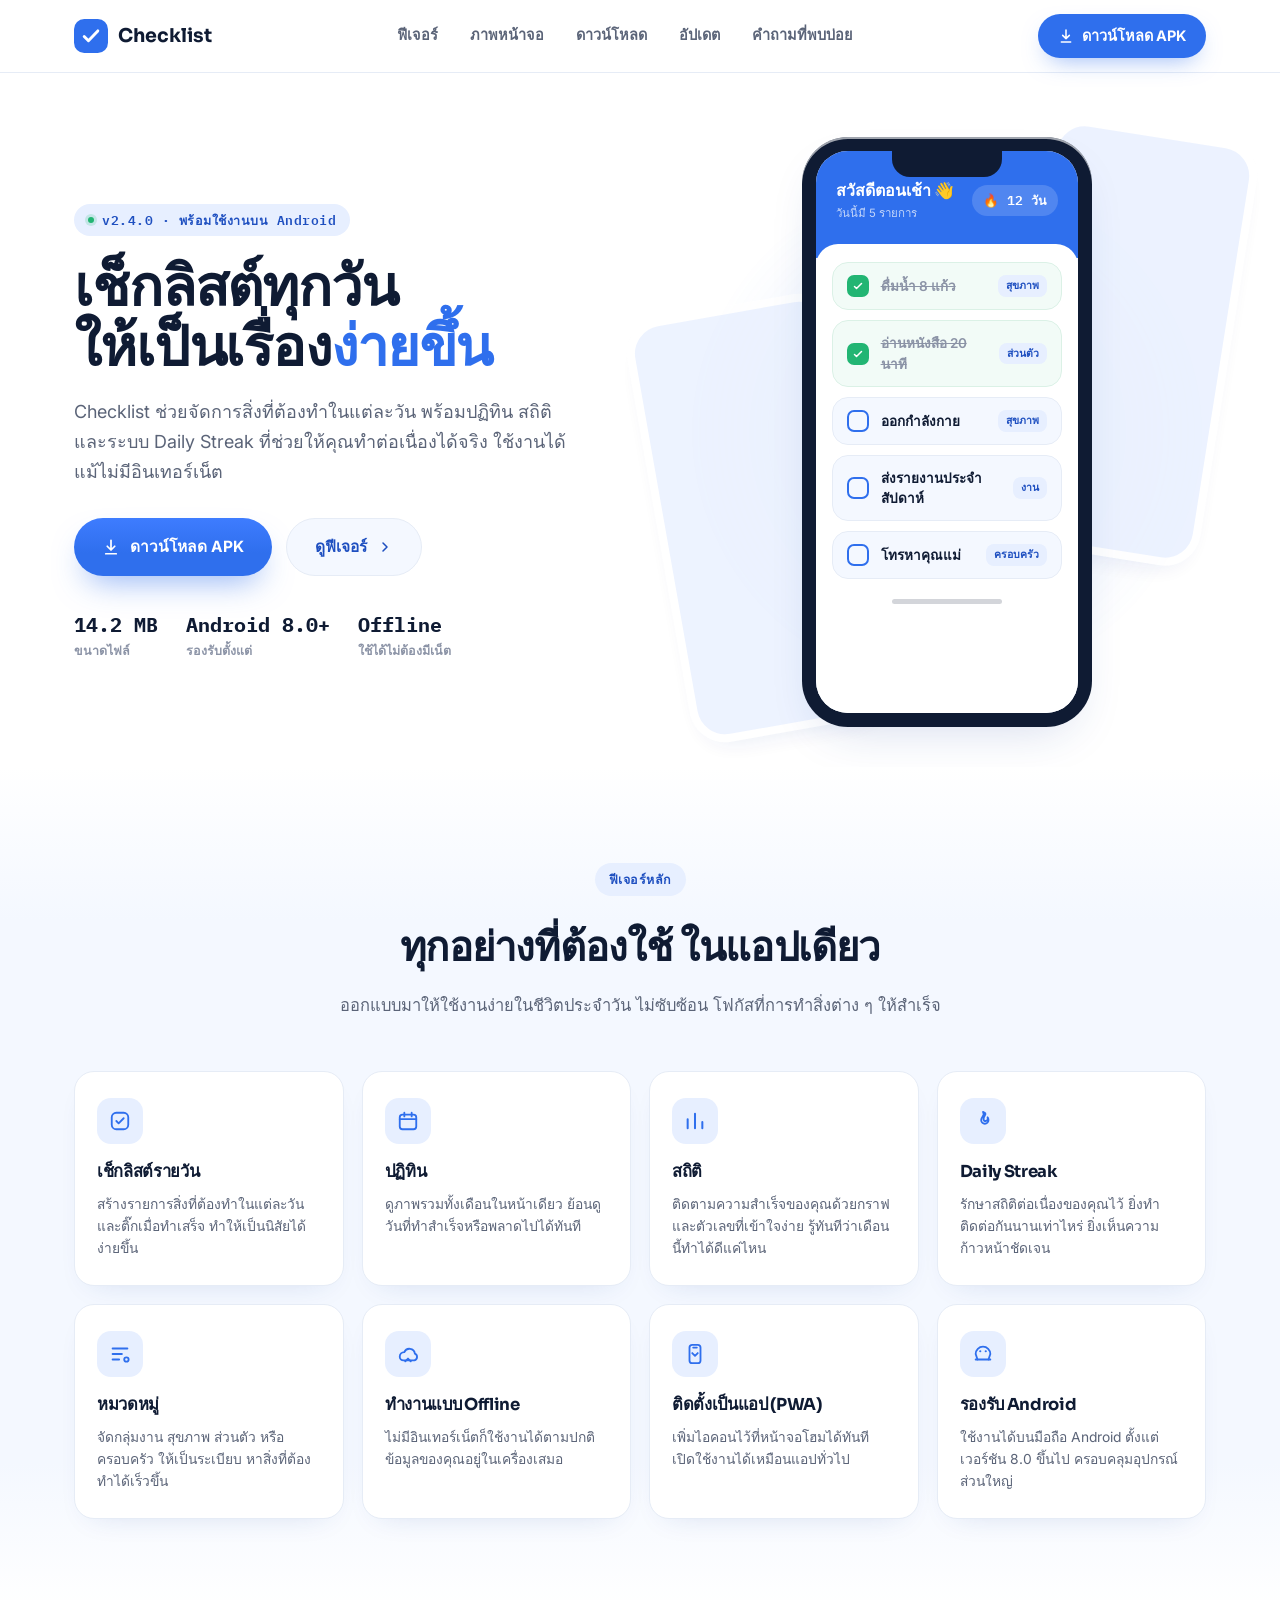
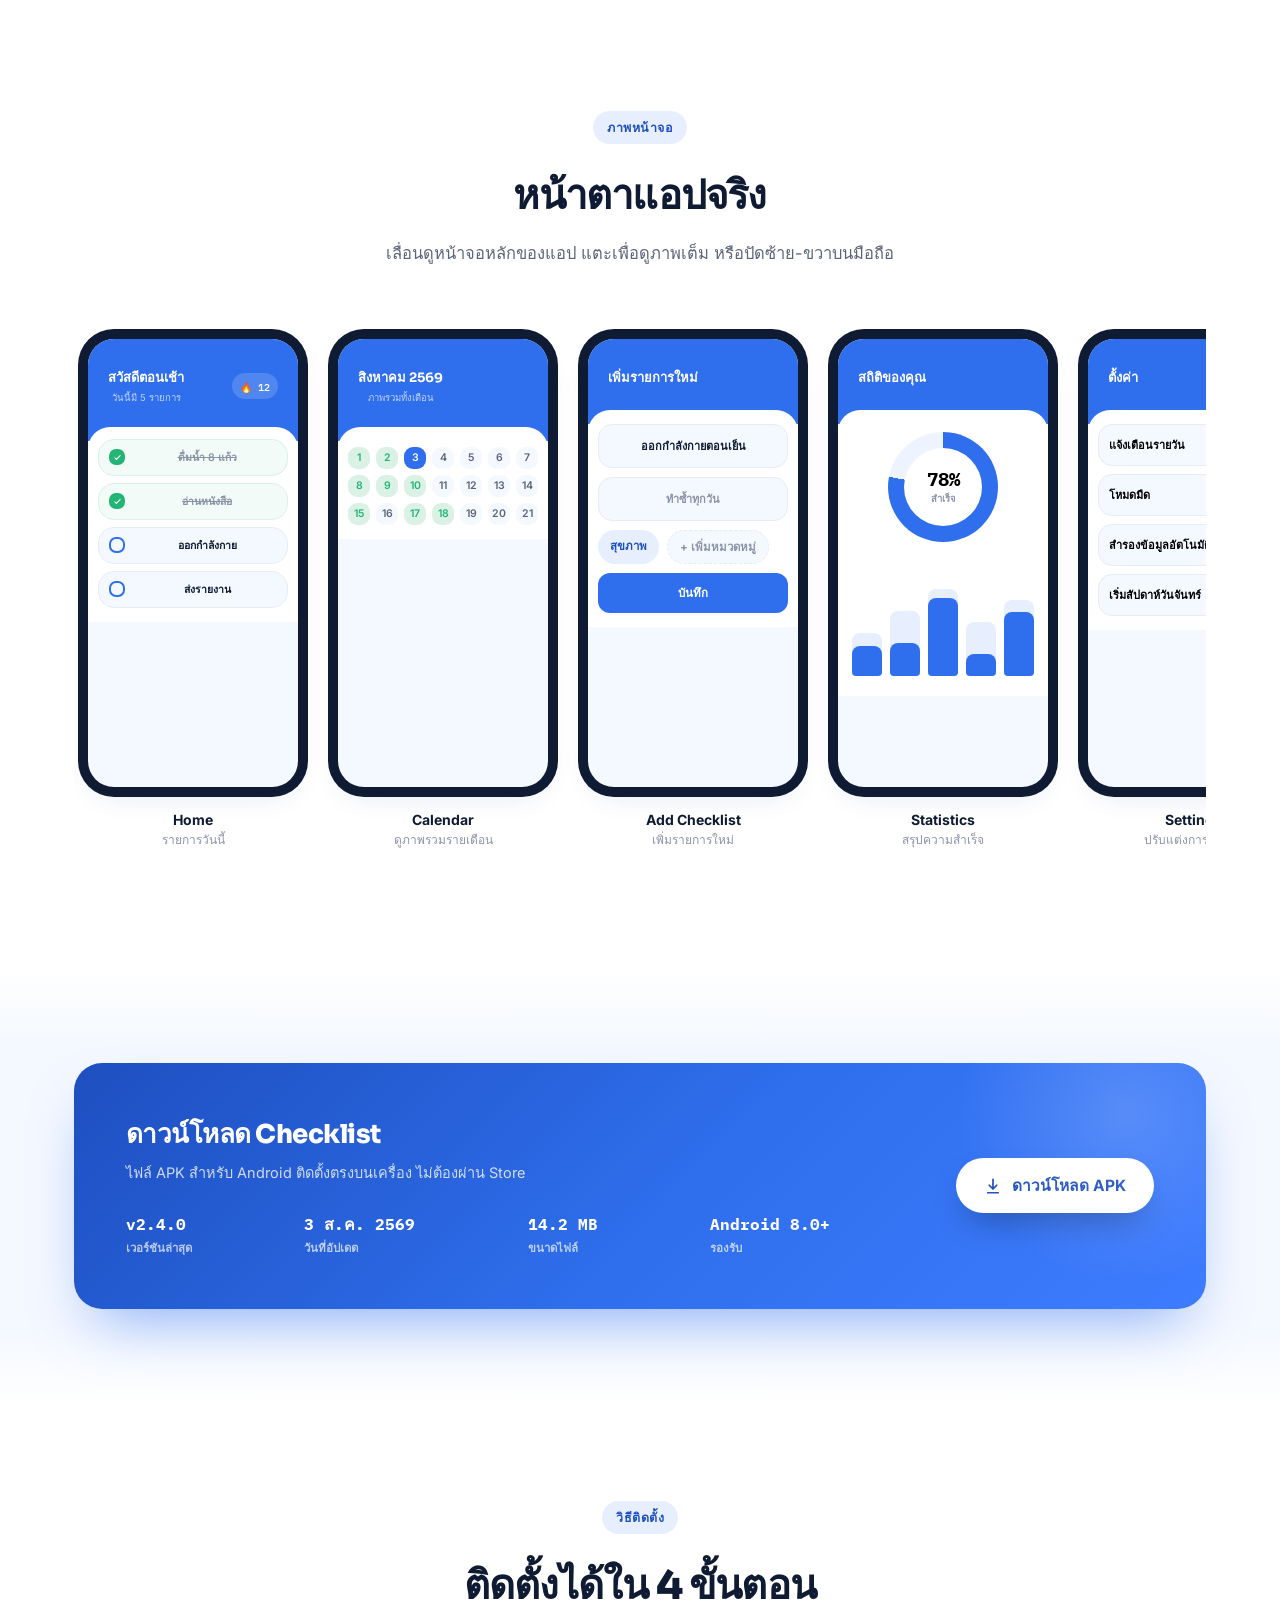
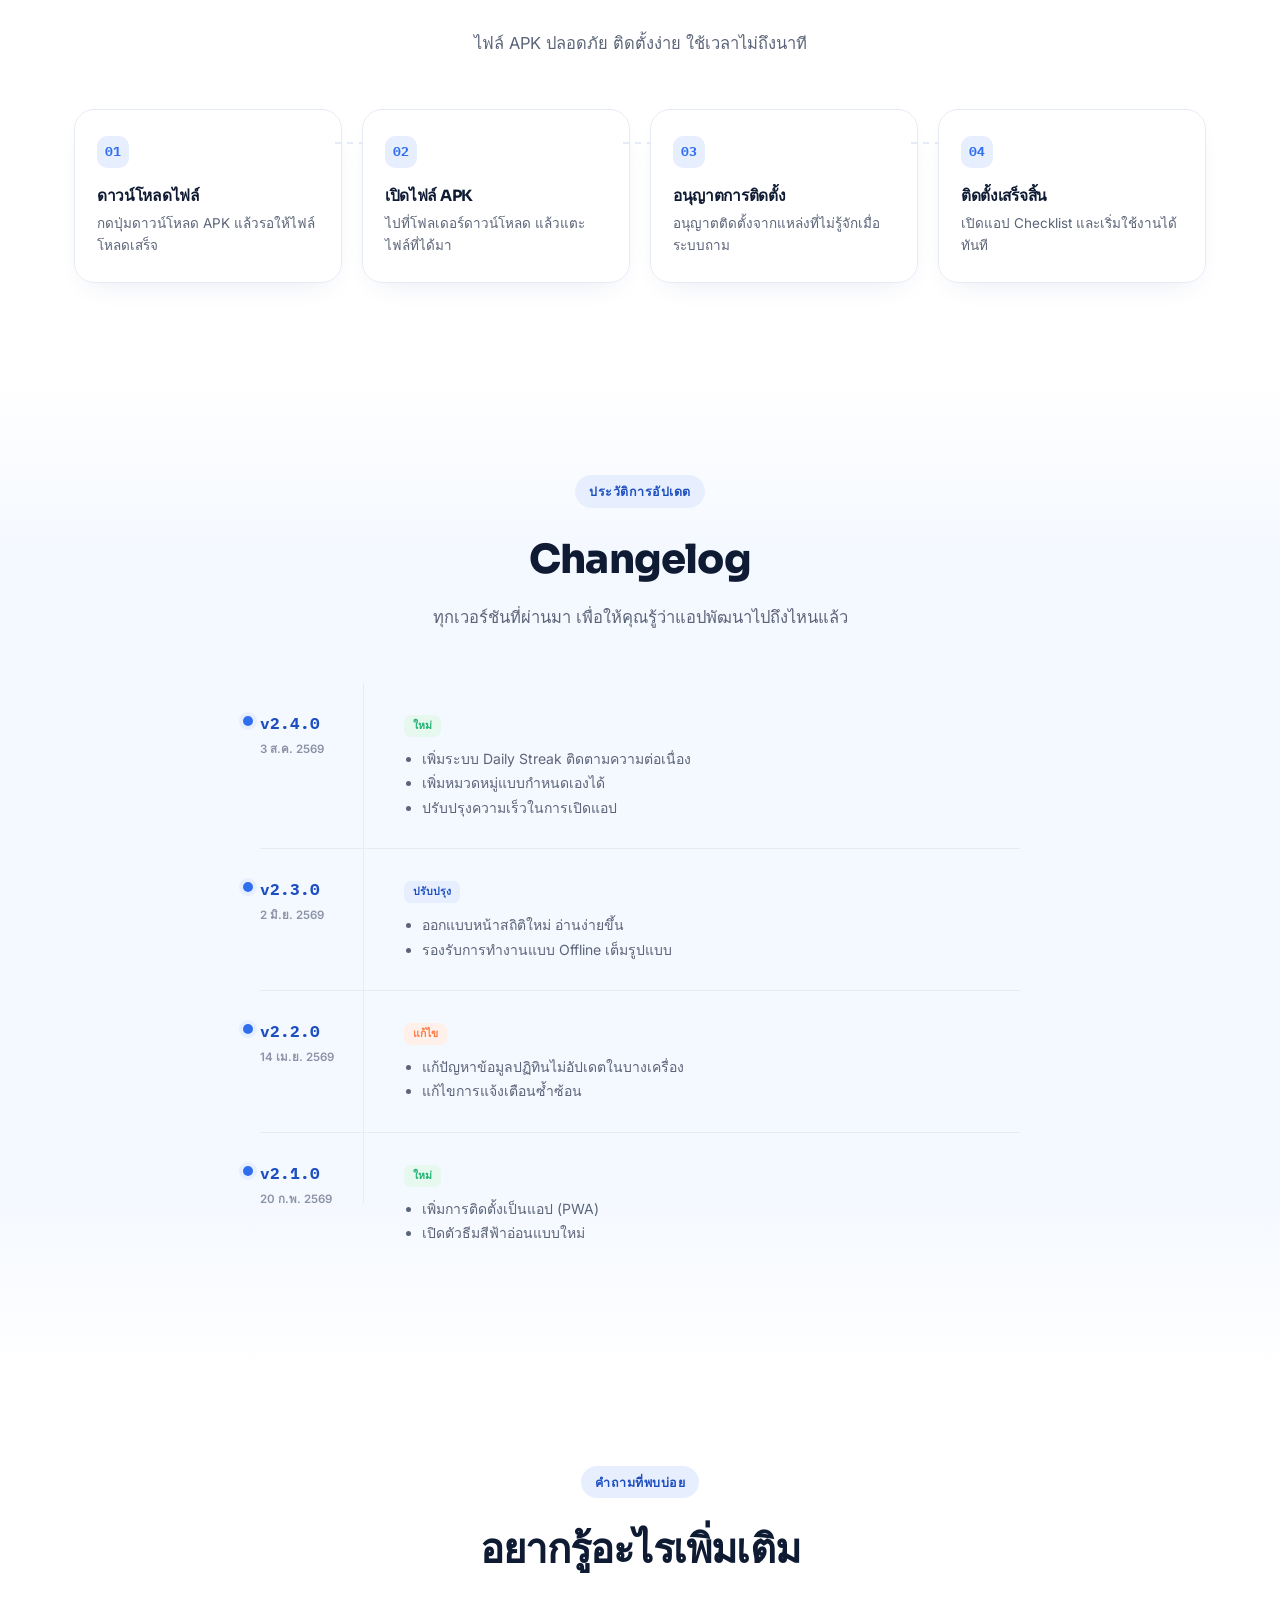
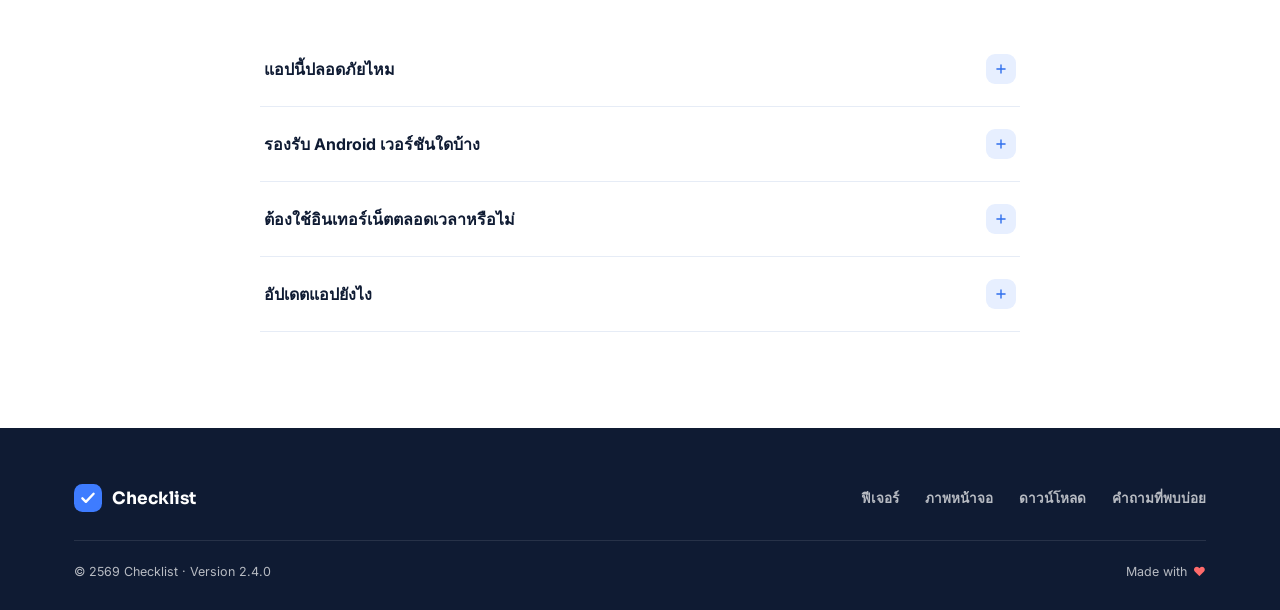
==== index.html @ 5f3ba7cc "Add files via upload" ====
<!DOCTYPE html>
<html lang="th">
<head>
<meta charset="UTF-8">
<meta name="viewport" content="width=device-width, initial-scale=1, viewport-fit=cover">
<title>Checklist — เช็กลิสต์ทุกวัน ให้เป็นเรื่องง่าย</title>
<meta name="description" content="Checklist แอปจัดการเช็กลิสต์ประจำวัน พร้อมปฏิทิน สถิติ และ Daily Streak ใช้งานได้แบบ Offline ดาวน์โหลด APK ฟรี">
<meta name="theme-color" content="#2F6FED">
<link rel="preconnect" href="https://fonts.googleapis.com">
<link rel="preconnect" href="https://fonts.gstatic.com" crossorigin>
<link href="https://fonts.googleapis.com/css2?family=Sora:wght@500;600;700;800&family=Inter:wght@400;500;600;700&family=IBM+Plex+Mono:wght@500;600&display=swap" rel="stylesheet">
<style>
  :root{
    --bg:#ffffff;
    --bg-soft:#F4F8FF;
    --bg-soft-2:#EDF4FF;
    --primary:#2F6FED;
    --primary-dark:#1E4FC0;
    --primary-soft:#E7EFFF;
    --ink:#0F1B33;
    --ink-soft:#5B6478;
    --ink-faint:#8B93A6;
    --line:#E6ECF6;
    --streak:#FF7A45;
    --success:#22B573;
    --radius-l:28px;
    --radius-m:20px;
    --radius-s:14px;
    --shadow-soft:0 20px 50px -22px rgba(29,66,153,.22);
    --shadow-card:0 12px 30px -18px rgba(29,66,153,.18);
    --font-display:'Sora',system-ui,sans-serif;
    --font-body:'Inter',system-ui,sans-serif;
    --font-mono:'IBM Plex Mono',ui-monospace,monospace;
    --container:1180px;
  }

  *{box-sizing:border-box;}
  html{scroll-behavior:smooth;}
  @media (prefers-reduced-motion: reduce){
    html{scroll-behavior:auto;}
    *{animation-duration:0.001ms !important; animation-iteration-count:1 !important; transition-duration:0.001ms !important; scroll-behavior:auto !important;}
  }
  body{
    margin:0;
    font-family:var(--font-body);
    color:var(--ink);
    background:var(--bg);
    -webkit-font-smoothing:antialiased;
    line-height:1.5;
  }
  img,svg{display:block;max-width:100%;}
  a{color:inherit;text-decoration:none;}
  button{font-family:inherit;}
  .container{
    max-width:var(--container);
    margin:0 auto;
    padding:0 24px;
  }
  h1,h2,h3,h4{
    font-family:var(--font-display);
    margin:0;
    letter-spacing:-0.02em;
    color:var(--ink);
  }
  p{margin:0;}
  section{position:relative;}

  :focus-visible{
    outline:3px solid var(--primary);
    outline-offset:3px;
    border-radius:6px;
  }

  /* ---------- reveal on scroll ---------- */
  .reveal{
    opacity:0;
    transform:translateY(18px);
    transition:opacity .7s cubic-bezier(.2,.7,.2,1), transform .7s cubic-bezier(.2,.7,.2,1);
  }
  .reveal.in{
    opacity:1;
    transform:translateY(0);
  }
  .reveal-stagger > *{transition-delay:calc(var(--i, 0) * 70ms);}

  /* ---------- header ---------- */
  .site-header{
    position:sticky;
    top:0;
    z-index:50;
    background:rgba(255,255,255,.82);
    backdrop-filter:blur(14px) saturate(160%);
    -webkit-backdrop-filter:blur(14px) saturate(160%);
    border-bottom:1px solid var(--line);
  }
  .site-header .container{
    display:flex;
    align-items:center;
    justify-content:space-between;
    height:72px;
  }
  .brand{display:flex;align-items:center;gap:10px;font-family:var(--font-display);font-weight:700;font-size:19px;}
  .brand .logo-mark{width:34px;height:34px;flex:none;}
  .nav-links{display:flex;align-items:center;gap:28px;font-size:14.5px;font-weight:600;color:var(--ink-soft);}
  .nav-links a{padding:6px 2px;border-bottom:2px solid transparent;transition:color .2s ease,border-color .2s ease;}
  .nav-links a:hover{color:var(--primary);border-color:var(--primary-soft);}
  .header-cta{
    display:inline-flex;align-items:center;gap:8px;
    background:var(--primary);
    color:#fff;
    font-weight:700;
    font-size:14.5px;
    padding:11px 20px;
    border-radius:999px;
    box-shadow:0 10px 24px -10px rgba(47,111,237,.55);
    transition:transform .2s ease, box-shadow .2s ease, background .2s ease;
  }
  .header-cta:hover{transform:translateY(-1px);box-shadow:0 14px 28px -10px rgba(47,111,237,.6);background:var(--primary-dark);}
  .nav-toggle{display:none;}

  /* ---------- buttons ---------- */
  .btn{
    display:inline-flex;align-items:center;justify-content:center;gap:10px;
    font-weight:700;font-size:15.5px;
    padding:16px 28px;
    border-radius:999px;
    border:none;
    cursor:pointer;
    transition:transform .2s ease, box-shadow .2s ease, background .2s ease, color .2s ease;
    font-family:var(--font-body);
  }
  .btn-primary{
    background:linear-gradient(180deg,#3E7CFF,var(--primary) 60%);
    color:#fff;
    box-shadow:0 16px 32px -12px rgba(47,111,237,.55);
  }
  .btn-primary:hover{transform:translateY(-2px);box-shadow:0 20px 38px -12px rgba(47,111,237,.62);}
  .btn-ghost{
    background:var(--bg-soft);
    color:var(--primary-dark);
    border:1px solid var(--line);
  }
  .btn-ghost:hover{background:var(--primary-soft);transform:translateY(-2px);}
  .btn svg{flex:none;}

  /* ---------- hero ---------- */
  .hero{
    padding:64px 0 40px;
    overflow:hidden;
  }
  .hero .container{
    display:grid;
    grid-template-columns:1.05fr .95fr;
    gap:40px;
    align-items:center;
  }
  .eyebrow{
    display:inline-flex;align-items:center;gap:8px;
    font-family:var(--font-mono);
    font-size:12.5px;font-weight:600;
    letter-spacing:.04em;
    color:var(--primary-dark);
    background:var(--primary-soft);
    padding:7px 14px;
    border-radius:999px;
    margin-bottom:22px;
  }
  .eyebrow .dot{width:6px;height:6px;border-radius:50%;background:var(--success);box-shadow:0 0 0 3px rgba(34,181,115,.18);}
  .hero h1{
    font-size:clamp(34px,4.4vw,56px);
    line-height:1.06;
    font-weight:800;
  }
  .hero h1 span{color:var(--primary);}
  .hero .lede{
    margin-top:20px;
    font-size:18px;
    color:var(--ink-soft);
    max-width:46ch;
    line-height:1.65;
  }
  .hero-actions{
    margin-top:32px;
    display:flex;
    flex-wrap:wrap;
    gap:14px;
  }
  .hero-meta{
    margin-top:34px;
    display:flex;
    gap:28px;
    flex-wrap:wrap;
  }
  .hero-meta div{display:flex;flex-direction:column;gap:2px;}
  .hero-meta strong{font-family:var(--font-mono);font-size:20px;color:var(--ink);}
  .hero-meta span{font-size:12.5px;color:var(--ink-faint);font-weight:600;}

  /* ---------- phone mockup ---------- */
  .hero-visual{
    position:relative;
    display:flex;
    justify-content:center;
    align-items:center;
    min-height:560px;
  }
  .glow{
    position:absolute;
    width:520px;height:520px;
    background:radial-gradient(circle,rgba(47,111,237,.16),rgba(47,111,237,0) 70%);
    filter:blur(4px);
    z-index:0;
  }
  .phone{
    position:relative;
    width:290px;
    height:590px;
    background:#0F1B33;
    border-radius:46px;
    padding:14px;
    box-shadow:var(--shadow-soft), 0 2px 0 rgba(255,255,255,.6) inset;
    z-index:2;
  }
  .phone::before{
    content:"";
    position:absolute;
    top:14px;left:50%;
    transform:translateX(-50%);
    width:110px;height:26px;
    background:#0F1B33;
    border-radius:0 0 18px 18px;
    z-index:3;
  }
  .phone-screen{
    width:100%;height:100%;
    background:var(--bg-soft);
    border-radius:32px;
    overflow:hidden;
    position:relative;
    display:flex;
    flex-direction:column;
  }
  .phone-float{
    position:absolute;
    width:210px;height:430px;
    background:#EAF1FF;
    border-radius:36px;
    border:8px solid #fff;
    box-shadow:var(--shadow-card);
    z-index:1;
  }
  .phone-float.p1{top:-10px;right:-24px;transform:rotate(9deg);opacity:.9;}
  .phone-float.p2{bottom:-6px;left:-30px;transform:rotate(-10deg);opacity:.85;}

  .screen-topbar{
    padding:28px 20px 14px;
    display:flex;justify-content:space-between;align-items:center;
  }
  .screen-topbar .hi{font-family:var(--font-display);color:#fff;font-weight:700;font-size:16px;}
  .screen-topbar .sub{font-family:var(--font-body);color:rgba(255,255,255,.7);font-size:11.5px;margin-top:2px;}
  .screen-topbar-inner{background:var(--primary);padding:0 0 22px;}
  .streak-chip{
    display:flex;align-items:center;gap:5px;
    background:rgba(255,255,255,.16);
    color:#fff;
    padding:6px 11px;
    border-radius:999px;
    font-family:var(--font-mono);
    font-size:12.5px;font-weight:600;
  }
  .screen-body{
    flex:1;
    padding:18px 16px 20px;
    display:flex;flex-direction:column;gap:10px;
    background:#fff;
    border-radius:22px 22px 0 0;
    margin-top:-14px;
    overflow:hidden;
  }
  .task-row{
    display:flex;align-items:center;gap:12px;
    background:var(--bg-soft);
    border:1px solid var(--line);
    padding:12px 14px;
    border-radius:16px;
  }
  .task-row .box{
    width:22px;height:22px;border-radius:7px;
    border:2px solid var(--primary);
    flex:none;
    display:flex;align-items:center;justify-content:center;
  }
  .task-row.done{background:#F2FBF7;border-color:#DBF1E6;}
  .task-row.done .box{background:var(--success);border-color:var(--success);}
  .task-row.done .box svg{stroke:#fff;}
  .task-row .txt{flex:1;font-size:13.5px;font-weight:600;color:var(--ink);}
  .task-row.done .txt{color:var(--ink-faint);text-decoration:line-through;}
  .task-row .tag{font-size:10.5px;font-weight:700;color:var(--primary-dark);background:var(--primary-soft);padding:3px 8px;border-radius:8px;flex:none;}

  .home-indicator{
    width:110px;height:5px;border-radius:999px;
    background:rgba(15,27,51,.18);
    margin:10px auto 0;
    flex:none;
  }

  /* calendar screen */
  .cal-grid{display:grid;grid-template-columns:repeat(7,1fr);gap:6px;margin-top:6px;}
  .cal-cell{aspect-ratio:1;border-radius:9px;display:flex;align-items:center;justify-content:center;font-size:10.5px;font-weight:600;color:var(--ink-soft);background:var(--bg-soft);}
  .cal-cell.active{background:var(--primary);color:#fff;}
  .cal-cell.done{background:#DBF1E6;color:var(--success);}

  /* stats screen */
  .stat-bars{display:flex;align-items:flex-end;gap:8px;height:120px;padding:6px 4px;}
  .stat-bars .bar{flex:1;background:var(--primary-soft);border-radius:8px 8px 4px 4px;position:relative;}
  .stat-bars .bar span{position:absolute;inset:0;background:var(--primary);border-radius:8px 8px 4px 4px;bottom:0;top:auto;}
  .stat-ring{width:110px;height:110px;margin:8px auto;border-radius:50%;background:conic-gradient(var(--primary) 0turn 0.78turn, var(--bg-soft-2) 0.78turn 1turn);display:flex;align-items:center;justify-content:center;}
  .stat-ring-inner{width:78px;height:78px;border-radius:50%;background:#fff;display:flex;flex-direction:column;align-items:center;justify-content:center;}
  .stat-ring-inner strong{font-family:var(--font-mono);font-size:19px;}
  .stat-ring-inner span{font-size:9.5px;color:var(--ink-faint);font-weight:600;}

  /* settings screen */
  .set-row{display:flex;align-items:center;justify-content:space-between;background:var(--bg-soft);border:1px solid var(--line);border-radius:14px;padding:12px 14px;}
  .set-row .lab{font-size:13px;font-weight:600;}
  .switch{width:38px;height:22px;border-radius:999px;background:var(--line);position:relative;flex:none;}
  .switch.on{background:var(--primary);}
  .switch::after{content:"";position:absolute;top:2px;left:2px;width:18px;height:18px;border-radius:50%;background:#fff;box-shadow:0 1px 3px rgba(0,0,0,.2);transition:transform .2s ease;}
  .switch.on::after{transform:translateX(16px);}

  /* add-checklist screen */
  .field{background:var(--bg-soft);border:1px solid var(--line);border-radius:14px;padding:12px 14px;font-size:13px;color:var(--ink-faint);font-weight:600;}
  .field.filled{color:var(--ink);}
  .chip-row{display:flex;gap:8px;flex-wrap:wrap;}
  .chip{font-size:11.5px;font-weight:700;padding:7px 12px;border-radius:999px;background:var(--primary-soft);color:var(--primary-dark);}
  .chip.ghost{background:var(--bg-soft);color:var(--ink-faint);border:1px dashed var(--line);}

  /* ---------- section headers ---------- */
  .section-pad{padding:96px 0;}
  .section-head{
    max-width:640px;
    margin:0 auto 52px;
    text-align:center;
  }
  .section-head .eyebrow{margin-left:auto;margin-right:auto;}
  .section-head h2{font-size:clamp(28px,3.4vw,40px);font-weight:800;}
  .section-head p{margin-top:14px;color:var(--ink-soft);font-size:16.5px;line-height:1.65;}

  .bg-soft{background:linear-gradient(180deg,#fff, var(--bg-soft) 18%, var(--bg-soft) 82%, #fff);}

  /* ---------- features ---------- */
  .feature-grid{
    display:grid;
    grid-template-columns:repeat(4,1fr);
    gap:18px;
  }
  .feature-card{
    background:#fff;
    border:1px solid var(--line);
    border-radius:var(--radius-m);
    padding:26px 22px;
    box-shadow:var(--shadow-card);
    transition:transform .25s ease, box-shadow .25s ease, border-color .25s ease;
  }
  .feature-card:hover{transform:translateY(-5px);box-shadow:0 24px 40px -20px rgba(29,66,153,.28);border-color:var(--primary-soft);}
  .feature-icon{
    width:46px;height:46px;
    border-radius:14px;
    background:var(--primary-soft);
    color:var(--primary);
    display:flex;align-items:center;justify-content:center;
    margin-bottom:16px;
  }
  .feature-card h3{font-size:16.5px;font-weight:700;margin-bottom:8px;}
  .feature-card p{font-size:13.8px;color:var(--ink-soft);line-height:1.6;}

  /* ---------- gallery ---------- */
  .gallery-track{
    display:flex;
    gap:20px;
    overflow-x:auto;
    padding:10px 4px 22px;
    scroll-snap-type:x mandatory;
    scrollbar-width:thin;
    scrollbar-color:var(--primary-soft) transparent;
  }
  .gallery-track::-webkit-scrollbar{height:8px;}
  .gallery-track::-webkit-scrollbar-thumb{background:var(--primary-soft);border-radius:99px;}
  .gallery-item{
    flex:none;
    scroll-snap-align:center;
    width:230px;
    cursor:zoom-in;
    border:none;
    background:none;
    padding:0;
    text-align:center;
  }
  .gallery-item .frame{
    width:230px;height:468px;
    background:#0F1B33;
    border-radius:36px;
    padding:10px;
    box-shadow:var(--shadow-card);
    transition:transform .25s ease, box-shadow .25s ease;
  }
  .gallery-item:hover .frame{transform:translateY(-6px) scale(1.02);box-shadow:0 26px 44px -20px rgba(29,66,153,.32);}
  .gallery-item .mini-screen{width:100%;height:100%;border-radius:26px;overflow:hidden;background:var(--bg-soft);}
  .gallery-item .label{margin-top:14px;font-weight:700;font-size:14px;color:var(--ink);}
  .gallery-item .label small{display:block;font-weight:500;color:var(--ink-faint);font-size:12px;margin-top:2px;}

  /* lightbox */
  .lightbox{
    position:fixed;inset:0;z-index:100;
    background:rgba(10,16,32,.72);
    backdrop-filter:blur(6px);
    display:none;
    align-items:center;justify-content:center;
    padding:24px;
  }
  .lightbox.open{display:flex;}
  .lightbox-stage{position:relative;display:flex;align-items:center;gap:18px;}
  .lightbox .frame-lg{width:290px;height:590px;background:#0F1B33;border-radius:44px;padding:12px;box-shadow:0 30px 70px rgba(0,0,0,.4);}
  .lightbox .mini-screen{width:100%;height:100%;border-radius:32px;overflow:hidden;background:var(--bg-soft);}
  .lb-nav{
    width:46px;height:46px;border-radius:50%;
    background:rgba(255,255,255,.14);
    border:1px solid rgba(255,255,255,.25);
    color:#fff;
    display:flex;align-items:center;justify-content:center;
    cursor:pointer;
    flex:none;
  }
  .lb-nav:hover{background:rgba(255,255,255,.24);}
  .lb-close{
    position:absolute;top:-52px;right:0;
    width:40px;height:40px;border-radius:50%;
    background:rgba(255,255,255,.14);
    border:1px solid rgba(255,255,255,.25);
    color:#fff;cursor:pointer;
    display:flex;align-items:center;justify-content:center;
  }
  .lb-caption{position:absolute;bottom:-40px;left:0;right:0;text-align:center;color:#fff;font-weight:700;font-size:14px;}

  /* ---------- download ---------- */
  .download-card{
    background:linear-gradient(135deg,#1E4FC0,#2F6FED 55%,#3E7CFF);
    border-radius:var(--radius-l);
    padding:52px;
    color:#fff;
    display:grid;
    grid-template-columns:1fr auto;
    gap:40px;
    align-items:center;
    box-shadow:0 30px 60px -22px rgba(47,111,237,.55);
    position:relative;
    overflow:hidden;
  }
  .download-card::after{
    content:"";
    position:absolute;
    width:340px;height:340px;
    right:-90px;top:-120px;
    background:radial-gradient(circle,rgba(255,255,255,.16),transparent 70%);
  }
  .download-info h3{color:#fff;font-size:26px;font-weight:800;}
  .download-info p{color:rgba(255,255,255,.78);margin-top:8px;font-size:14.5px;}
  .spec-grid{
    display:grid;
    grid-template-columns:repeat(4,auto);
    gap:26px;
    margin-top:28px;
  }
  .spec-grid div{display:flex;flex-direction:column;gap:4px;}
  .spec-grid strong{font-family:var(--font-mono);font-size:16px;}
  .spec-grid span{font-size:11.5px;color:rgba(255,255,255,.68);font-weight:600;}
  .download-card .btn-primary{
    background:#fff;
    color:var(--primary-dark);
    box-shadow:0 16px 34px -12px rgba(0,0,0,.35);
  }
  .download-card .btn-primary:hover{background:#F4F8FF;}

  /* ---------- steps ---------- */
  .steps{
    display:grid;
    grid-template-columns:repeat(4,1fr);
    gap:20px;
    counter-reset:step;
  }
  .step-card{
    background:#fff;
    border:1px solid var(--line);
    border-radius:var(--radius-m);
    padding:26px 22px;
    box-shadow:var(--shadow-card);
    position:relative;
  }
  .step-num{
    font-family:var(--font-mono);
    font-size:13px;font-weight:700;
    color:var(--primary);
    background:var(--primary-soft);
    width:32px;height:32px;
    border-radius:10px;
    display:flex;align-items:center;justify-content:center;
    margin-bottom:16px;
  }
  .step-card h4{font-size:15.5px;font-weight:700;margin-bottom:6px;}
  .step-card p{font-size:13.5px;color:var(--ink-soft);line-height:1.6;}
  .step-connector{
    position:absolute;top:32px;left:calc(100% - 6px);
    width:calc(20px + 12px);
    height:2px;
    background:repeating-linear-gradient(90deg,var(--line) 0 6px, transparent 6px 12px);
    display:block;
  }
  .step-card:last-child .step-connector{display:none;}

  /* ---------- changelog ---------- */
  .changelog{max-width:760px;margin:0 auto;}
  .cl-item{
    display:grid;
    grid-template-columns:120px 1fr;
    gap:24px;
    padding:28px 0;
    border-bottom:1px solid var(--line);
  }
  .cl-item:last-child{border-bottom:none;}
  .cl-version{
    font-family:var(--font-mono);
    font-weight:700;
    color:var(--primary-dark);
    font-size:16px;
    position:relative;
  }
  .cl-version .date{display:block;font-family:var(--font-body);font-weight:600;color:var(--ink-faint);font-size:11.5px;margin-top:6px;}
  .cl-version::before{
    content:"";
    position:absolute;
    left:-17px;top:5px;
    width:10px;height:10px;
    border-radius:50%;
    background:var(--primary);
    box-shadow:0 0 0 4px var(--primary-soft);
  }
  .cl-item{position:relative;}
  .cl-item::after{
    content:"";
    position:absolute;
    left:103px;top:0;bottom:-1px;
    width:1px;
    background:var(--line);
  }
  .cl-item:last-child::after{bottom:50%;}
  .cl-tag{
    display:inline-block;
    font-size:10.5px;font-weight:700;
    padding:3px 9px;
    border-radius:7px;
    margin-bottom:10px;
  }
  .cl-tag.new{background:#E7F8EF;color:var(--success);}
  .cl-tag.fix{background:#FFF1EA;color:var(--streak);}
  .cl-tag.improve{background:var(--primary-soft);color:var(--primary-dark);}
  .cl-body ul{margin:0;padding-left:18px;color:var(--ink-soft);font-size:14px;line-height:1.75;}

  /* ---------- faq ---------- */
  .faq{max-width:760px;margin:0 auto;}
  .faq-item{
    border-bottom:1px solid var(--line);
  }
  .faq-q{
    width:100%;
    display:flex;align-items:center;justify-content:space-between;
    gap:16px;
    background:none;border:none;
    padding:22px 4px;
    cursor:pointer;
    text-align:right;
  }
  .faq-q span{text-align:left;font-size:16px;font-weight:700;color:var(--ink);}
  .faq-q .plus{
    flex:none;
    width:30px;height:30px;
    border-radius:9px;
    background:var(--primary-soft);
    color:var(--primary);
    display:flex;align-items:center;justify-content:center;
    transition:transform .25s ease;
  }
  .faq-item.open .faq-q .plus{transform:rotate(45deg);}
  .faq-a{
    max-height:0;
    overflow:hidden;
    transition:max-height .35s ease;
  }
  .faq-a-inner{padding:0 4px 22px;color:var(--ink-soft);font-size:14.5px;line-height:1.7;max-width:64ch;}

  /* ---------- footer ---------- */
  footer{
    background:var(--ink);
    color:rgba(255,255,255,.7);
    padding:56px 0 28px;
  }
  .footer-top{
    display:flex;justify-content:space-between;align-items:center;flex-wrap:wrap;gap:20px;
    padding-bottom:28px;
    border-bottom:1px solid rgba(255,255,255,.1);
  }
  .footer-brand{display:flex;align-items:center;gap:10px;font-family:var(--font-display);font-weight:700;font-size:17px;color:#fff;}
  .footer-links{display:flex;gap:26px;font-size:13.5px;font-weight:600;}
  .footer-links a:hover{color:#fff;}
  .footer-bottom{
    display:flex;justify-content:space-between;align-items:center;flex-wrap:wrap;gap:10px;
    padding-top:22px;
    font-size:12.5px;
  }
  .footer-bottom .made{display:flex;align-items:center;gap:6px;}

  /* ---------- responsive ---------- */
  @media (max-width:1080px){
    .feature-grid{grid-template-columns:repeat(2,1fr);}
    .steps{grid-template-columns:repeat(2,1fr);}
    .step-connector{display:none;}
    .spec-grid{grid-template-columns:repeat(2,1fr);}
  }
  @media (max-width:860px){
    .nav-links{display:none;}
    .hero .container{grid-template-columns:1fr;}
    .hero-visual{order:-1;min-height:460px;}
    .phone{width:230px;height:470px;}
    .phone-float{display:none;}
    .download-card{grid-template-columns:1fr;text-align:center;padding:36px 26px;}
    .spec-grid{justify-content:center;justify-items:center;}
    .cl-item{grid-template-columns:1fr;}
    .cl-item::after{display:none;}
    .cl-version::before{display:none;}
  }
  @media (max-width:640px){
    .section-pad{padding:64px 0;}
    .feature-grid{grid-template-columns:1fr;}
    .steps{grid-template-columns:1fr;}
    .header-cta span{display:none;}
    .header-cta{padding:11px 14px;}
    .download-card::after{display:none;}
  }
</style>
</head>
<body>

<!-- ===================== HEADER ===================== -->
<header class="site-header">
  <div class="container">
    <a class="brand" href="#top">
      <svg class="logo-mark" viewBox="0 0 40 40" fill="none" xmlns="http://www.w3.org/2000/svg" aria-hidden="true">
        <rect width="40" height="40" rx="12" fill="#2F6FED"/>
        <path d="M12 20.5L17 25.5L28 14" stroke="white" stroke-width="3.4" stroke-linecap="round" stroke-linejoin="round"/>
      </svg>
      Checklist
    </a>
    <nav class="nav-links" aria-label="เมนูหลัก">
      <a href="#features">ฟีเจอร์</a>
      <a href="#gallery">ภาพหน้าจอ</a>
      <a href="#download">ดาวน์โหลด</a>
      <a href="#changelog">อัปเดต</a>
      <a href="#faq">คำถามที่พบบ่อย</a>
    </nav>
    <a class="header-cta" href="#download">
      <svg width="16" height="16" viewBox="0 0 24 24" fill="none" aria-hidden="true"><path d="M12 3v13m0 0l-5-5m5 5l5-5M5 21h14" stroke="currentColor" stroke-width="2.3" stroke-linecap="round" stroke-linejoin="round"/></svg>
      <span>ดาวน์โหลด APK</span>
    </a>
  </div>
</header>

<!-- ===================== HERO ===================== -->
<section class="hero" id="top">
  <div class="container">
    <div class="hero-copy reveal in">
      <span class="eyebrow"><span class="dot"></span> v2.4.0 · พร้อมใช้งานบน Android</span>
      <h1>เช็กลิสต์ทุกวัน<br>ให้เป็นเรื่อง<span>ง่ายขึ้น</span></h1>
      <p class="lede">Checklist ช่วยจัดการสิ่งที่ต้องทำในแต่ละวัน พร้อมปฏิทิน สถิติ และระบบ Daily Streak ที่ช่วยให้คุณทำต่อเนื่องได้จริง ใช้งานได้แม้ไม่มีอินเทอร์เน็ต</p>
      <div class="hero-actions">
        <a class="btn btn-primary" href="assets/download/Checklist.apk" download>
          <svg width="18" height="18" viewBox="0 0 24 24" fill="none" aria-hidden="true"><path d="M12 3v13m0 0l-5-5m5 5l5-5M5 21h14" stroke="currentColor" stroke-width="2.3" stroke-linecap="round" stroke-linejoin="round"/></svg>
          ดาวน์โหลด APK
        </a>
        <a class="btn btn-ghost" href="#features">
          ดูฟีเจอร์
          <svg width="16" height="16" viewBox="0 0 24 24" fill="none" aria-hidden="true"><path d="M9 6l6 6-6 6" stroke="currentColor" stroke-width="2.3" stroke-linecap="round" stroke-linejoin="round"/></svg>
        </a>
      </div>
      <div class="hero-meta">
        <div><strong>14.2 MB</strong><span>ขนาดไฟล์</span></div>
        <div><strong>Android 8.0+</strong><span>รองรับตั้งแต่</span></div>
        <div><strong>Offline</strong><span>ใช้ได้ไม่ต้องมีเน็ต</span></div>
      </div>
    </div>

    <div class="hero-visual reveal in">
      <div class="glow" aria-hidden="true"></div>
      <div class="phone-float p1" aria-hidden="true"></div>
      <div class="phone-float p2" aria-hidden="true"></div>
      <div class="phone" role="img" aria-label="ตัวอย่างหน้าจอแอป Checklist แสดงรายการเช็กลิสต์วันนี้และจำนวนวันต่อเนื่อง">
        <div class="phone-screen">
          <div class="screen-topbar-inner">
            <div class="screen-topbar">
              <div>
                <div class="hi">สวัสดีตอนเช้า 👋</div>
                <div class="sub">วันนี้มี 5 รายการ</div>
              </div>
              <div class="streak-chip">🔥 12 วัน</div>
            </div>
          </div>
          <div class="screen-body">
            <div class="task-row done"><div class="box"><svg width="12" height="12" viewBox="0 0 24 24" fill="none"><path d="M5 13l4 4L19 7" stroke="#fff" stroke-width="3" stroke-linecap="round" stroke-linejoin="round"/></svg></div><div class="txt">ดื่มน้ำ 8 แก้ว</div><div class="tag">สุขภาพ</div></div>
            <div class="task-row done"><div class="box"><svg width="12" height="12" viewBox="0 0 24 24" fill="none"><path d="M5 13l4 4L19 7" stroke="#fff" stroke-width="3" stroke-linecap="round" stroke-linejoin="round"/></svg></div><div class="txt">อ่านหนังสือ 20 นาที</div><div class="tag">ส่วนตัว</div></div>
            <div class="task-row"><div class="box"></div><div class="txt">ออกกำลังกาย</div><div class="tag">สุขภาพ</div></div>
            <div class="task-row"><div class="box"></div><div class="txt">ส่งรายงานประจำสัปดาห์</div><div class="tag">งาน</div></div>
            <div class="task-row"><div class="box"></div><div class="txt">โทรหาคุณแม่</div><div class="tag">ครอบครัว</div></div>
            <div class="home-indicator"></div>
          </div>
        </div>
      </div>
    </div>
  </div>
</section>

<!-- ===================== FEATURES ===================== -->
<section class="section-pad bg-soft" id="features">
  <div class="container">
    <div class="section-head reveal">
      <span class="eyebrow">ฟีเจอร์หลัก</span>
      <h2>ทุกอย่างที่ต้องใช้ ในแอปเดียว</h2>
      <p>ออกแบบมาให้ใช้งานง่ายในชีวิตประจำวัน ไม่ซับซ้อน โฟกัสที่การทำสิ่งต่าง ๆ ให้สำเร็จ</p>
    </div>

    <div class="feature-grid reveal-stagger">
      <div class="feature-card reveal" style="--i:0">
        <div class="feature-icon"><svg width="22" height="22" viewBox="0 0 24 24" fill="none"><rect x="3" y="3" width="18" height="18" rx="5" stroke="currentColor" stroke-width="2"/><path d="M8 12l2.5 2.5L16 9" stroke="currentColor" stroke-width="2" stroke-linecap="round" stroke-linejoin="round"/></svg></div>
        <h3>เช็กลิสต์รายวัน</h3>
        <p>สร้างรายการสิ่งที่ต้องทำในแต่ละวัน และติ๊กเมื่อทำเสร็จ ทำให้เป็นนิสัยได้ง่ายขึ้น</p>
      </div>
      <div class="feature-card reveal" style="--i:1">
        <div class="feature-icon"><svg width="22" height="22" viewBox="0 0 24 24" fill="none"><rect x="3" y="5" width="18" height="16" rx="3" stroke="currentColor" stroke-width="2"/><path d="M3 10h18M8 3v4M16 3v4" stroke="currentColor" stroke-width="2" stroke-linecap="round"/></svg></div>
        <h3>ปฏิทิน</h3>
        <p>ดูภาพรวมทั้งเดือนในหน้าเดียว ย้อนดูวันที่ทำสำเร็จหรือพลาดไปได้ทันที</p>
      </div>
      <div class="feature-card reveal" style="--i:2">
        <div class="feature-icon"><svg width="22" height="22" viewBox="0 0 24 24" fill="none"><path d="M4 20V10M12 20V4M20 20v-7" stroke="currentColor" stroke-width="2.2" stroke-linecap="round" stroke-linejoin="round"/></svg></div>
        <h3>สถิติ</h3>
        <p>ติดตามความสำเร็จของคุณด้วยกราฟและตัวเลขที่เข้าใจง่าย รู้ทันทีว่าเดือนนี้ทำได้ดีแค่ไหน</p>
      </div>
      <div class="feature-card reveal" style="--i:3">
        <div class="feature-icon"><svg width="22" height="22" viewBox="0 0 24 24" fill="none"><path d="M12 2c3 4-2 5-2 9a4 4 0 108 0c0-2-1-3-1-3s1 4-2 4-3-3-1-6c1.5-2 .5-3-2-4z" stroke="currentColor" stroke-width="2" stroke-linejoin="round"/></svg></div>
        <h3>Daily Streak</h3>
        <p>รักษาสถิติต่อเนื่องของคุณไว้ ยิ่งทำติดต่อกันนานเท่าไหร่ ยิ่งเห็นความก้าวหน้าชัดเจน</p>
      </div>
      <div class="feature-card reveal" style="--i:4">
        <div class="feature-icon"><svg width="22" height="22" viewBox="0 0 24 24" fill="none"><path d="M4 6h16M4 12h10M4 18h7" stroke="currentColor" stroke-width="2.2" stroke-linecap="round"/><circle cx="19" cy="18" r="2.4" stroke="currentColor" stroke-width="2"/></svg></div>
        <h3>หมวดหมู่</h3>
        <p>จัดกลุ่มงาน สุขภาพ ส่วนตัว หรือครอบครัว ให้เป็นระเบียบ หาสิ่งที่ต้องทำได้เร็วขึ้น</p>
      </div>
      <div class="feature-card reveal" style="--i:5">
        <div class="feature-icon"><svg width="22" height="22" viewBox="0 0 24 24" fill="none"><path d="M3 15a5 5 0 015-5 6 6 0 0111.5 1.5A4 4 0 0119 19H7a4 4 0 01-4-4z" stroke="currentColor" stroke-width="2" stroke-linejoin="round"/><path d="M9 20l3-3 3 3" stroke="currentColor" stroke-width="2" stroke-linecap="round" stroke-linejoin="round"/></svg></div>
        <h3>ทำงานแบบ Offline</h3>
        <p>ไม่มีอินเทอร์เน็ตก็ใช้งานได้ตามปกติ ข้อมูลของคุณอยู่ในเครื่องเสมอ</p>
      </div>
      <div class="feature-card reveal" style="--i:6">
        <div class="feature-icon"><svg width="22" height="22" viewBox="0 0 24 24" fill="none"><rect x="6" y="2" width="12" height="20" rx="3" stroke="currentColor" stroke-width="2"/><path d="M10 5h4" stroke="currentColor" stroke-width="2" stroke-linecap="round"/><path d="M9 11l3 3 3-3" stroke="currentColor" stroke-width="2" stroke-linecap="round" stroke-linejoin="round"/></svg></div>
        <h3>ติดตั้งเป็นแอป (PWA)</h3>
        <p>เพิ่มไอคอนไว้ที่หน้าจอโฮมได้ทันที เปิดใช้งานได้เหมือนแอปทั่วไป</p>
      </div>
      <div class="feature-card reveal" style="--i:7">
        <div class="feature-icon"><svg width="22" height="22" viewBox="0 0 24 24" fill="none"><path d="M6 18l-2-6a8 8 0 0116 0l-2 6" stroke="currentColor" stroke-width="2" stroke-linecap="round" stroke-linejoin="round"/><circle cx="9" cy="9" r="1.2" fill="currentColor"/><circle cx="15" cy="9" r="1.2" fill="currentColor"/><path d="M4 18h16" stroke="currentColor" stroke-width="2" stroke-linecap="round"/></svg></div>
        <h3>รองรับ Android</h3>
        <p>ใช้งานได้บนมือถือ Android ตั้งแต่เวอร์ชัน 8.0 ขึ้นไป ครอบคลุมอุปกรณ์ส่วนใหญ่</p>
      </div>
    </div>
  </div>
</section>

<!-- ===================== SCREENSHOT GALLERY ===================== -->
<section class="section-pad" id="gallery">
  <div class="container">
    <div class="section-head reveal">
      <span class="eyebrow">ภาพหน้าจอ</span>
      <h2>หน้าตาแอปจริง</h2>
      <p>เลื่อนดูหน้าจอหลักของแอป แตะเพื่อดูภาพเต็ม หรือปัดซ้าย-ขวาบนมือถือ</p>
    </div>
  </div>

  <div class="container">
    <div class="gallery-track" id="galleryTrack" tabindex="0" aria-label="แกลเลอรีภาพหน้าจอแอป เลื่อนเพื่อดูเพิ่มเติม">

      <button class="gallery-item reveal" data-index="0" aria-label="เปิดดูภาพหน้าจอ Home แบบเต็ม">
        <div class="frame">
          <div class="mini-screen">
            <div class="screen-topbar-inner">
              <div class="screen-topbar"><div><div class="hi" style="font-size:13px">สวัสดีตอนเช้า</div><div class="sub" style="font-size:9.5px">วันนี้มี 5 รายการ</div></div><div class="streak-chip" style="font-size:10px;padding:4px 8px">🔥 12</div></div>
            </div>
            <div class="screen-body" style="padding:12px 10px 14px;gap:7px;">
              <div class="task-row done" style="padding:9px 10px;"><div class="box" style="width:16px;height:16px;"><svg width="9" height="9" viewBox="0 0 24 24" fill="none"><path d="M5 13l4 4L19 7" stroke="#fff" stroke-width="3" stroke-linecap="round" stroke-linejoin="round"/></svg></div><div class="txt" style="font-size:10.5px">ดื่มน้ำ 8 แก้ว</div></div>
              <div class="task-row done" style="padding:9px 10px;"><div class="box" style="width:16px;height:16px;"><svg width="9" height="9" viewBox="0 0 24 24" fill="none"><path d="M5 13l4 4L19 7" stroke="#fff" stroke-width="3" stroke-linecap="round" stroke-linejoin="round"/></svg></div><div class="txt" style="font-size:10.5px">อ่านหนังสือ</div></div>
              <div class="task-row" style="padding:9px 10px;"><div class="box" style="width:16px;height:16px;"></div><div class="txt" style="font-size:10.5px">ออกกำลังกาย</div></div>
              <div class="task-row" style="padding:9px 10px;"><div class="box" style="width:16px;height:16px;"></div><div class="txt" style="font-size:10.5px">ส่งรายงาน</div></div>
            </div>
          </div>
        </div>
        <div class="label">Home<small>รายการวันนี้</small></div>
      </button>

      <button class="gallery-item reveal" data-index="1" aria-label="เปิดดูภาพหน้าจอ Calendar แบบเต็ม">
        <div class="frame">
          <div class="mini-screen">
            <div class="screen-topbar-inner">
              <div class="screen-topbar"><div><div class="hi" style="font-size:13px">สิงหาคม 2569</div><div class="sub" style="font-size:9.5px">ภาพรวมทั้งเดือน</div></div></div>
            </div>
            <div class="screen-body" style="padding:14px 10px;">
              <div class="cal-grid">
                <div class="cal-cell done">1</div><div class="cal-cell done">2</div><div class="cal-cell active">3</div><div class="cal-cell">4</div><div class="cal-cell">5</div><div class="cal-cell">6</div><div class="cal-cell">7</div>
                <div class="cal-cell done">8</div><div class="cal-cell done">9</div><div class="cal-cell done">10</div><div class="cal-cell">11</div><div class="cal-cell">12</div><div class="cal-cell">13</div><div class="cal-cell">14</div>
                <div class="cal-cell done">15</div><div class="cal-cell">16</div><div class="cal-cell done">17</div><div class="cal-cell done">18</div><div class="cal-cell">19</div><div class="cal-cell">20</div><div class="cal-cell">21</div>
              </div>
            </div>
          </div>
        </div>
        <div class="label">Calendar<small>ดูภาพรวมรายเดือน</small></div>
      </button>

      <button class="gallery-item reveal" data-index="2" aria-label="เปิดดูภาพหน้าจอ Add Checklist แบบเต็ม">
        <div class="frame">
          <div class="mini-screen">
            <div class="screen-topbar-inner">
              <div class="screen-topbar"><div><div class="hi" style="font-size:13px">เพิ่มรายการใหม่</div></div></div>
            </div>
            <div class="screen-body" style="padding:14px 10px;gap:9px;">
              <div class="field filled" style="font-size:11px;">ออกกำลังกายตอนเย็น</div>
              <div class="field" style="font-size:11px;">ทำซ้ำทุกวัน</div>
              <div class="chip-row">
                <div class="chip">สุขภาพ</div>
                <div class="chip ghost">+ เพิ่มหมวดหมู่</div>
              </div>
              <div style="margin-top:auto;background:var(--primary);color:#fff;text-align:center;padding:11px;border-radius:12px;font-size:11.5px;font-weight:700;">บันทึก</div>
            </div>
          </div>
        </div>
        <div class="label">Add Checklist<small>เพิ่มรายการใหม่</small></div>
      </button>

      <button class="gallery-item reveal" data-index="3" aria-label="เปิดดูภาพหน้าจอ Statistics แบบเต็ม">
        <div class="frame">
          <div class="mini-screen">
            <div class="screen-topbar-inner">
              <div class="screen-topbar"><div><div class="hi" style="font-size:13px">สถิติของคุณ</div></div></div>
            </div>
            <div class="screen-body" style="padding:14px 10px;gap:12px;">
              <div class="stat-ring"><div class="stat-ring-inner"><strong>78%</strong><span>สำเร็จ</span></div></div>
              <div class="stat-bars">
                <div class="bar" style="height:40%"><span style="height:70%"></span></div>
                <div class="bar" style="height:60%"><span style="height:50%"></span></div>
                <div class="bar" style="height:80%"><span style="height:90%"></span></div>
                <div class="bar" style="height:50%"><span style="height:40%"></span></div>
                <div class="bar" style="height:70%"><span style="height:85%"></span></div>
              </div>
            </div>
          </div>
        </div>
        <div class="label">Statistics<small>สรุปความสำเร็จ</small></div>
      </button>

      <button class="gallery-item reveal" data-index="4" aria-label="เปิดดูภาพหน้าจอ Settings แบบเต็ม">
        <div class="frame">
          <div class="mini-screen">
            <div class="screen-topbar-inner">
              <div class="screen-topbar"><div><div class="hi" style="font-size:13px">ตั้งค่า</div></div></div>
            </div>
            <div class="screen-body" style="padding:14px 10px;gap:8px;">
              <div class="set-row" style="padding:9px 10px;"><span class="lab" style="font-size:11px;">แจ้งเตือนรายวัน</span><div class="switch on"></div></div>
              <div class="set-row" style="padding:9px 10px;"><span class="lab" style="font-size:11px;">โหมดมืด</span><div class="switch"></div></div>
              <div class="set-row" style="padding:9px 10px;"><span class="lab" style="font-size:11px;">สำรองข้อมูลอัตโนมัติ</span><div class="switch on"></div></div>
              <div class="set-row" style="padding:9px 10px;"><span class="lab" style="font-size:11px;">เริ่มสัปดาห์วันจันทร์</span><div class="switch on"></div></div>
            </div>
          </div>
        </div>
        <div class="label">Settings<small>ปรับแต่งการใช้งาน</small></div>
      </button>

    </div>
  </div>
</section>

<!-- lightbox -->
<div class="lightbox" id="lightbox" role="dialog" aria-modal="true" aria-label="ภาพหน้าจอขนาดเต็ม">
  <div class="lightbox-stage">
    <button class="lb-nav" id="lbPrev" aria-label="ภาพก่อนหน้า">
      <svg width="18" height="18" viewBox="0 0 24 24" fill="none"><path d="M15 6l-6 6 6 6" stroke="currentColor" stroke-width="2.4" stroke-linecap="round" stroke-linejoin="round"/></svg>
    </button>
    <div class="frame-lg" id="lbFrame">
      <div class="mini-screen" id="lbContent"></div>
    </div>
    <button class="lb-nav" id="lbNext" aria-label="ภาพถัดไป">
      <svg width="18" height="18" viewBox="0 0 24 24" fill="none"><path d="M9 6l6 6-6 6" stroke="currentColor" stroke-width="2.4" stroke-linecap="round" stroke-linejoin="round"/></svg>
    </button>
    <button class="lb-close" id="lbClose" aria-label="ปิด">
      <svg width="16" height="16" viewBox="0 0 24 24" fill="none"><path d="M6 6l12 12M18 6L6 18" stroke="currentColor" stroke-width="2.4" stroke-linecap="round"/></svg>
    </button>
    <div class="lb-caption" id="lbCaption"></div>
  </div>
</div>

<!-- ===================== DOWNLOAD ===================== -->
<section class="section-pad bg-soft" id="download">
  <div class="container">
    <div class="download-card reveal">
      <div class="download-info">
        <h3>ดาวน์โหลด Checklist</h3>
        <p>ไฟล์ APK สำหรับ Android ติดตั้งตรงบนเครื่อง ไม่ต้องผ่าน Store</p>
        <div class="spec-grid">
          <div><strong>v2.4.0</strong><span>เวอร์ชันล่าสุด</span></div>
          <div><strong>3 ส.ค. 2569</strong><span>วันที่อัปเดต</span></div>
          <div><strong>14.2 MB</strong><span>ขนาดไฟล์</span></div>
          <div><strong>Android 8.0+</strong><span>รองรับ</span></div>
        </div>
      </div>
      <a class="btn btn-primary" href="assets/download/Checklist.apk" download>
        <svg width="18" height="18" viewBox="0 0 24 24" fill="none" aria-hidden="true"><path d="M12 3v13m0 0l-5-5m5 5l5-5M5 21h14" stroke="currentColor" stroke-width="2.3" stroke-linecap="round" stroke-linejoin="round"/></svg>
        ดาวน์โหลด APK
      </a>
    </div>
  </div>
</section>

<!-- ===================== INSTALLATION GUIDE ===================== -->
<section class="section-pad">
  <div class="container">
    <div class="section-head reveal">
      <span class="eyebrow">วิธีติดตั้ง</span>
      <h2>ติดตั้งได้ใน 4 ขั้นตอน</h2>
      <p>ไฟล์ APK ปลอดภัย ติดตั้งง่าย ใช้เวลาไม่ถึงนาที</p>
    </div>
    <div class="steps">
      <div class="step-card reveal" style="--i:0">
        <div class="step-num">01</div>
        <h4>ดาวน์โหลดไฟล์</h4>
        <p>กดปุ่มดาวน์โหลด APK แล้วรอให้ไฟล์โหลดเสร็จ</p>
        <span class="step-connector"></span>
      </div>
      <div class="step-card reveal" style="--i:1">
        <div class="step-num">02</div>
        <h4>เปิดไฟล์ APK</h4>
        <p>ไปที่โฟลเดอร์ดาวน์โหลด แล้วแตะไฟล์ที่ได้มา</p>
        <span class="step-connector"></span>
      </div>
      <div class="step-card reveal" style="--i:2">
        <div class="step-num">03</div>
        <h4>อนุญาตการติดตั้ง</h4>
        <p>อนุญาตติดตั้งจากแหล่งที่ไม่รู้จักเมื่อระบบถาม</p>
        <span class="step-connector"></span>
      </div>
      <div class="step-card reveal" style="--i:3">
        <div class="step-num">04</div>
        <h4>ติดตั้งเสร็จสิ้น</h4>
        <p>เปิดแอป Checklist และเริ่มใช้งานได้ทันที</p>
      </div>
    </div>
  </div>
</section>

<!-- ===================== CHANGELOG ===================== -->
<section class="section-pad bg-soft" id="changelog">
  <div class="container">
    <div class="section-head reveal">
      <span class="eyebrow">ประวัติการอัปเดต</span>
      <h2>Changelog</h2>
      <p>ทุกเวอร์ชันที่ผ่านมา เพื่อให้คุณรู้ว่าแอปพัฒนาไปถึงไหนแล้ว</p>
    </div>
    <div class="changelog reveal">
      <div class="cl-item">
        <div class="cl-version">v2.4.0<span class="date">3 ส.ค. 2569</span></div>
        <div class="cl-body">
          <span class="cl-tag new">ใหม่</span>
          <ul>
            <li>เพิ่มระบบ Daily Streak ติดตามความต่อเนื่อง</li>
            <li>เพิ่มหมวดหมู่แบบกำหนดเองได้</li>
            <li>ปรับปรุงความเร็วในการเปิดแอป</li>
          </ul>
        </div>
      </div>
      <div class="cl-item">
        <div class="cl-version">v2.3.0<span class="date">2 มิ.ย. 2569</span></div>
        <div class="cl-body">
          <span class="cl-tag improve">ปรับปรุง</span>
          <ul>
            <li>ออกแบบหน้าสถิติใหม่ อ่านง่ายขึ้น</li>
            <li>รองรับการทำงานแบบ Offline เต็มรูปแบบ</li>
          </ul>
        </div>
      </div>
      <div class="cl-item">
        <div class="cl-version">v2.2.0<span class="date">14 เม.ย. 2569</span></div>
        <div class="cl-body">
          <span class="cl-tag fix">แก้ไข</span>
          <ul>
            <li>แก้ปัญหาข้อมูลปฏิทินไม่อัปเดตในบางเครื่อง</li>
            <li>แก้ไขการแจ้งเตือนซ้ำซ้อน</li>
          </ul>
        </div>
      </div>
      <div class="cl-item">
        <div class="cl-version">v2.1.0<span class="date">20 ก.พ. 2569</span></div>
        <div class="cl-body">
          <span class="cl-tag new">ใหม่</span>
          <ul>
            <li>เพิ่มการติดตั้งเป็นแอป (PWA)</li>
            <li>เปิดตัวธีมสีฟ้าอ่อนแบบใหม่</li>
          </ul>
        </div>
      </div>
    </div>
  </div>
</section>

<!-- ===================== FAQ ===================== -->
<section class="section-pad" id="faq">
  <div class="container">
    <div class="section-head reveal">
      <span class="eyebrow">คำถามที่พบบ่อย</span>
      <h2>อยากรู้อะไรเพิ่มเติม</h2>
    </div>
    <div class="faq reveal">
      <div class="faq-item">
        <button class="faq-q" aria-expanded="false">
          <span>แอปนี้ปลอดภัยไหม</span>
          <span class="plus"><svg width="14" height="14" viewBox="0 0 24 24" fill="none"><path d="M12 5v14M5 12h14" stroke="currentColor" stroke-width="2.4" stroke-linecap="round"/></svg></span>
        </button>
        <div class="faq-a"><div class="faq-a-inner">ไฟล์ APK ที่ให้ดาวน์โหลดมาจากที่นี่โดยตรง ไม่มีการแฝงโฆษณาหรือซอฟต์แวร์แปลกปลอม ข้อมูลของคุณถูกเก็บไว้ในเครื่องเป็นหลัก</div></div>
      </div>
      <div class="faq-item">
        <button class="faq-q" aria-expanded="false">
          <span>รองรับ Android เวอร์ชันใดบ้าง</span>
          <span class="plus"><svg width="14" height="14" viewBox="0 0 24 24" fill="none"><path d="M12 5v14M5 12h14" stroke="currentColor" stroke-width="2.4" stroke-linecap="round"/></svg></span>
        </button>
        <div class="faq-a"><div class="faq-a-inner">Checklist รองรับอุปกรณ์ที่ใช้ Android 8.0 ขึ้นไป ครอบคลุมมือถือส่วนใหญ่ที่ใช้งานอยู่ในปัจจุบัน</div></div>
      </div>
      <div class="faq-item">
        <button class="faq-q" aria-expanded="false">
          <span>ต้องใช้อินเทอร์เน็ตตลอดเวลาหรือไม่</span>
          <span class="plus"><svg width="14" height="14" viewBox="0 0 24 24" fill="none"><path d="M12 5v14M5 12h14" stroke="currentColor" stroke-width="2.4" stroke-linecap="round"/></svg></span>
        </button>
        <div class="faq-a"><div class="faq-a-inner">ไม่จำเป็น แอปทำงานแบบ Offline ได้เต็มรูปแบบ ข้อมูลจะถูกบันทึกไว้ในเครื่องของคุณโดยอัตโนมัติ</div></div>
      </div>
      <div class="faq-item">
        <button class="faq-q" aria-expanded="false">
          <span>อัปเดตแอปยังไง</span>
          <span class="plus"><svg width="14" height="14" viewBox="0 0 24 24" fill="none"><path d="M12 5v14M5 12h14" stroke="currentColor" stroke-width="2.4" stroke-linecap="round"/></svg></span>
        </button>
        <div class="faq-a"><div class="faq-a-inner">กลับมาที่หน้านี้แล้วดาวน์โหลด APK เวอร์ชันล่าสุด จากนั้นติดตั้งทับเวอร์ชันเดิมได้เลย ข้อมูลเดิมจะยังอยู่ครบ</div></div>
      </div>
    </div>
  </div>
</section>

<!-- ===================== FOOTER ===================== -->
<footer>
  <div class="container">
    <div class="footer-top">
      <div class="footer-brand">
        <svg width="28" height="28" viewBox="0 0 40 40" fill="none" aria-hidden="true"><rect width="40" height="40" rx="12" fill="#3E7CFF"/><path d="M12 20.5L17 25.5L28 14" stroke="white" stroke-width="3.4" stroke-linecap="round" stroke-linejoin="round"/></svg>
        Checklist
      </div>
      <nav class="footer-links" aria-label="ลิงก์ท้ายหน้า">
        <a href="#features">ฟีเจอร์</a>
        <a href="#gallery">ภาพหน้าจอ</a>
        <a href="#download">ดาวน์โหลด</a>
        <a href="#faq">คำถามที่พบบ่อย</a>
      </nav>
    </div>
    <div class="footer-bottom">
      <span>© 2569 Checklist · Version 2.4.0</span>
      <span class="made">Made with <span style="color:#FF6B6B">❤️</span></span>
    </div>
  </div>
</footer>

<script>
(function(){
  "use strict";

  /* scroll reveal */
  var observer = new IntersectionObserver(function(entries){
    entries.forEach(function(entry){
      if(entry.isIntersecting){
        entry.target.classList.add('in');
        observer.unobserve(entry.target);
      }
    });
  }, {threshold:0.14, rootMargin:"0px 0px -6% 0px"});

  document.querySelectorAll('.reveal').forEach(function(el){
    observer.observe(el);
  });

  /* FAQ accordion */
  document.querySelectorAll('.faq-item').forEach(function(item){
    var q = item.querySelector('.faq-q');
    var a = item.querySelector('.faq-a');
    q.addEventListener('click', function(){
      var isOpen = item.classList.contains('open');
      document.querySelectorAll('.faq-item.open').forEach(function(openItem){
        if(openItem !== item){
          openItem.classList.remove('open');
          openItem.querySelector('.faq-q').setAttribute('aria-expanded','false');
          openItem.querySelector('.faq-a').style.maxHeight = null;
        }
      });
      if(isOpen){
        item.classList.remove('open');
        q.setAttribute('aria-expanded','false');
        a.style.maxHeight = null;
      } else {
        item.classList.add('open');
        q.setAttribute('aria-expanded','true');
        a.style.maxHeight = a.scrollHeight + 'px';
      }
    });
  });

  /* gallery lightbox */
  var items = Array.prototype.slice.call(document.querySelectorAll('.gallery-item'));
  var lightbox = document.getElementById('lightbox');
  var lbContent = document.getElementById('lbContent');
  var lbCaption = document.getElementById('lbCaption');
  var current = 0;

  function openLightbox(index){
    current = index;
    render();
    lightbox.classList.add('open');
    document.body.style.overflow = 'hidden';
    document.getElementById('lbClose').focus();
  }
  function closeLightbox(){
    lightbox.classList.remove('open');
    document.body.style.overflow = '';
  }
  function render(){
    var src = items[current].querySelector('.mini-screen');
    lbContent.innerHTML = src.innerHTML;
    lbCaption.textContent = items[current].querySelector('.label').firstChild.textContent + ' — ' + items[current].querySelector('.label small').textContent;
  }
  function next(){ current = (current + 1) % items.length; render(); }
  function prev(){ current = (current - 1 + items.length) % items.length; render(); }

  items.forEach(function(el, i){
    el.addEventListener('click', function(){ openLightbox(i); });
  });
  document.getElementById('lbNext').addEventListener('click', next);
  document.getElementById('lbPrev').addEventListener('click', prev);
  document.getElementById('lbClose').addEventListener('click', closeLightbox);
  lightbox.addEventListener('click', function(e){
    if(e.target === lightbox) closeLightbox();
  });
  document.addEventListener('keydown', function(e){
    if(!lightbox.classList.contains('open')) return;
    if(e.key === 'Escape') closeLightbox();
    if(e.key === 'ArrowRight') next();
    if(e.key === 'ArrowLeft') prev();
  });

  /* touch swipe for lightbox */
  var touchStartX = 0;
  lightbox.addEventListener('touchstart', function(e){
    touchStartX = e.changedTouches[0].screenX;
  }, {passive:true});
  lightbox.addEventListener('touchend', function(e){
    var dx = e.changedTouches[0].screenX - touchStartX;
    if(Math.abs(dx) > 40){ dx < 0 ? next() : prev(); }
  }, {passive:true});
})();
</script>

</body>
</html>
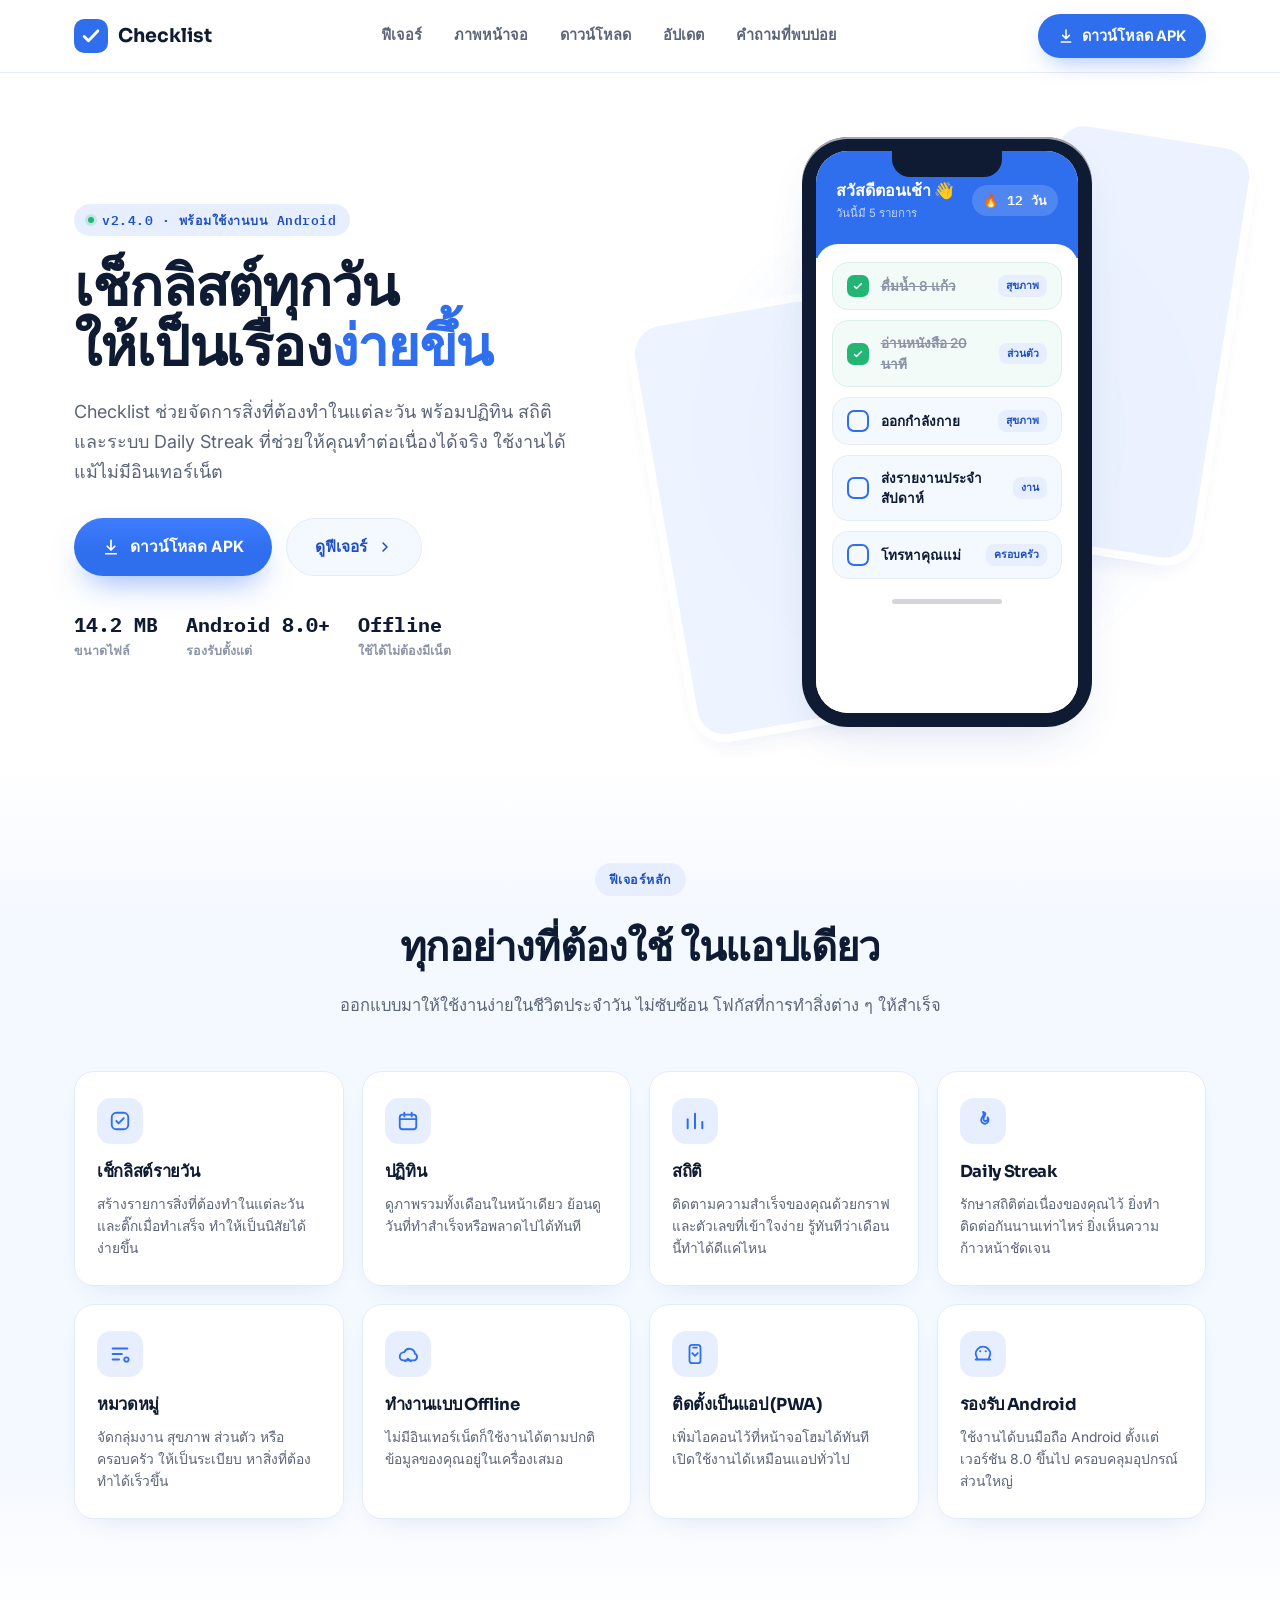
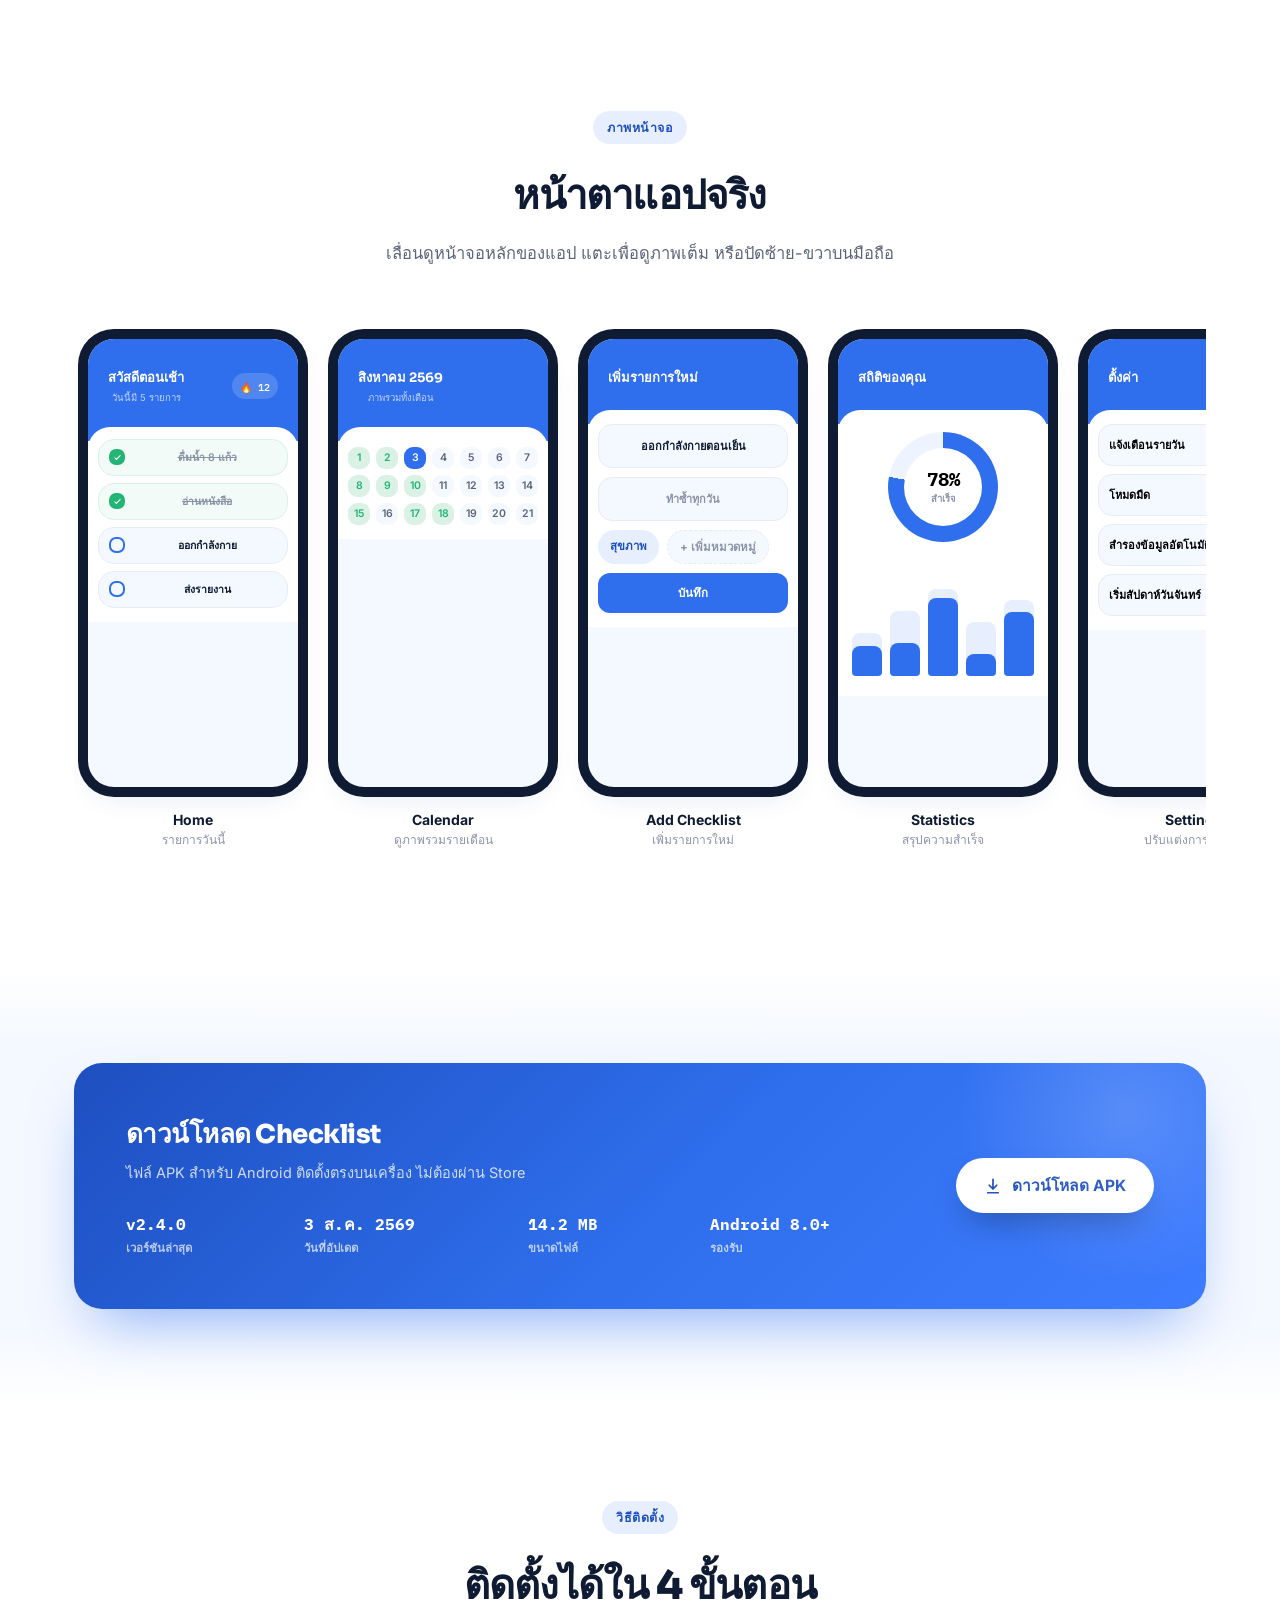
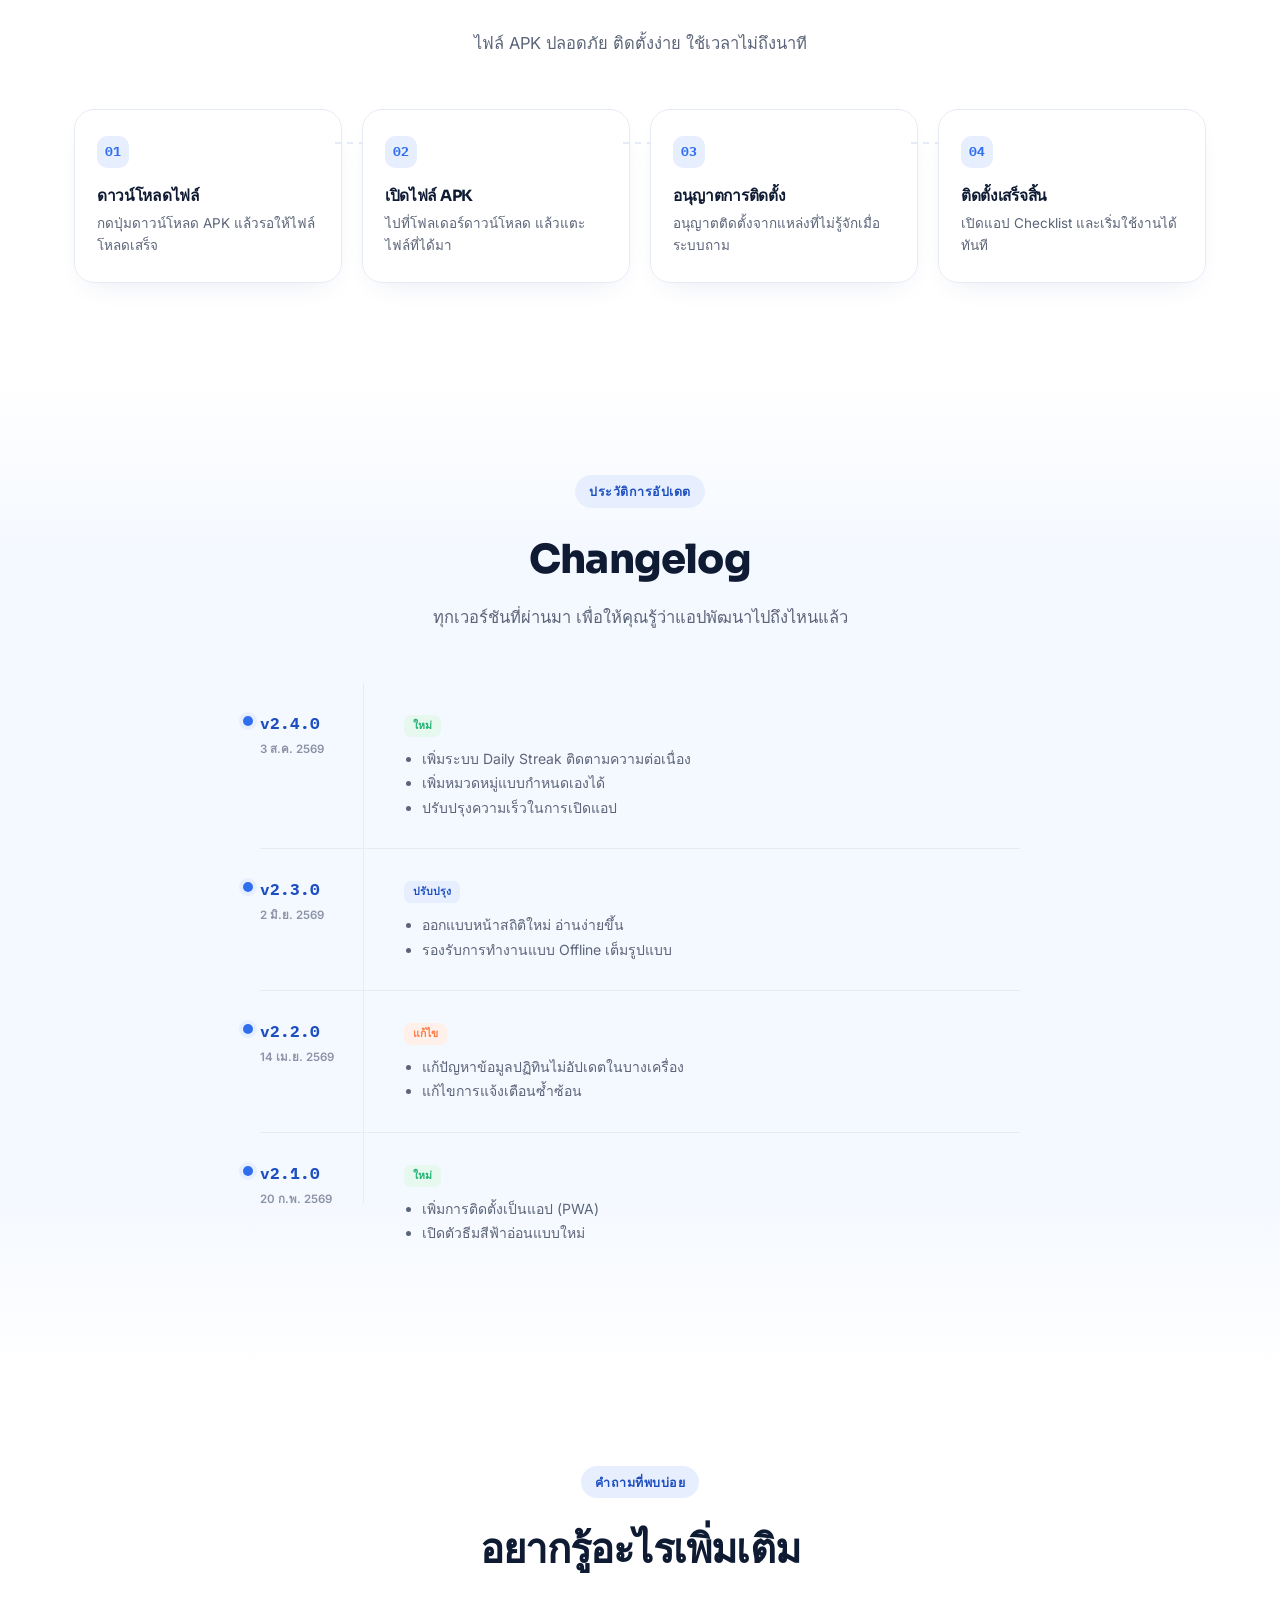
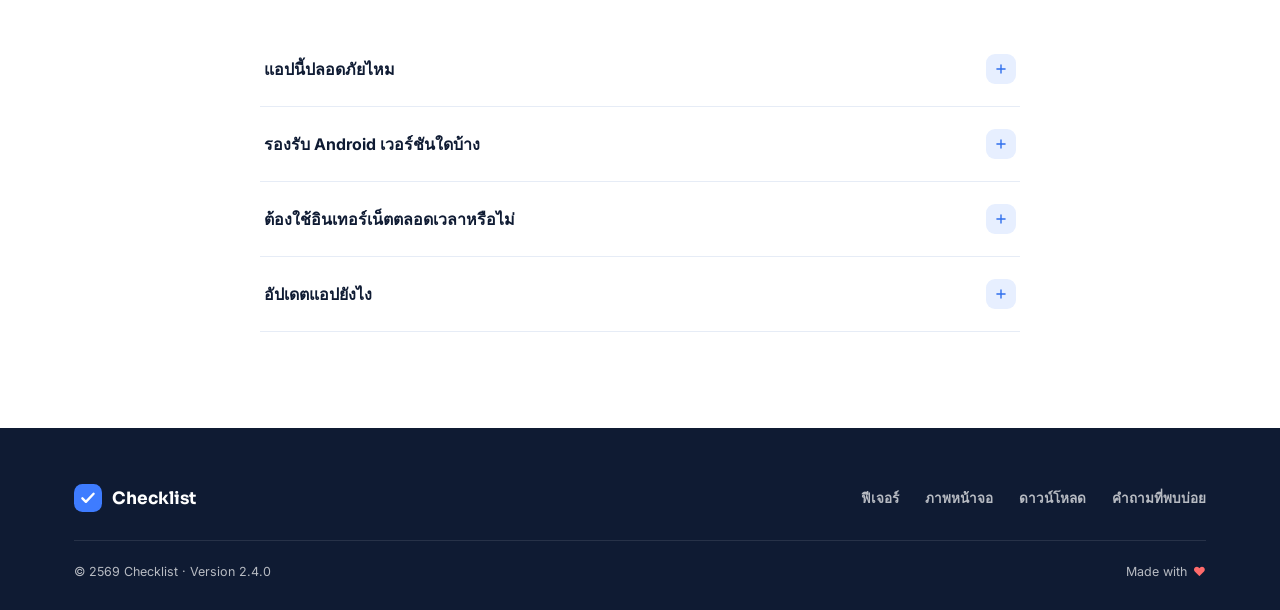
==== commit fa7ad78f: "Update index.html" ====
--- a/index.html
+++ b/index.html
@@ -663,6 +663,7 @@
       <a href="#download">ดาวน์โหลด</a>
       <a href="#changelog">อัปเดต</a>
       <a href="#faq">คำถามที่พบบ่อย</a>
+      <a href="www/index.html"></a>
     </nav>
     <a class="header-cta" href="#download">
       <svg width="16" height="16" viewBox="0 0 24 24" fill="none" aria-hidden="true"><path d="M12 3v13m0 0l-5-5m5 5l5-5M5 21h14" stroke="currentColor" stroke-width="2.3" stroke-linecap="round" stroke-linejoin="round"/></svg>
@@ -679,7 +680,7 @@
       <h1>เช็กลิสต์ทุกวัน<br>ให้เป็นเรื่อง<span>ง่ายขึ้น</span></h1>
       <p class="lede">Checklist ช่วยจัดการสิ่งที่ต้องทำในแต่ละวัน พร้อมปฏิทิน สถิติ และระบบ Daily Streak ที่ช่วยให้คุณทำต่อเนื่องได้จริง ใช้งานได้แม้ไม่มีอินเทอร์เน็ต</p>
       <div class="hero-actions">
-        <a class="btn btn-primary" href="assets/download/Checklist.apk" download>
+        <a class="btn btn-primary" href="app-release.apk" download>
           <svg width="18" height="18" viewBox="0 0 24 24" fill="none" aria-hidden="true"><path d="M12 3v13m0 0l-5-5m5 5l5-5M5 21h14" stroke="currentColor" stroke-width="2.3" stroke-linecap="round" stroke-linejoin="round"/></svg>
           ดาวน์โหลด APK
         </a>
@@ -921,7 +922,7 @@
           <div><strong>Android 8.0+</strong><span>รองรับ</span></div>
         </div>
       </div>
-      <a class="btn btn-primary" href="assets/download/Checklist.apk" download>
+      <a class="btn btn-primary" href="app-release.apk" download>
         <svg width="18" height="18" viewBox="0 0 24 24" fill="none" aria-hidden="true"><path d="M12 3v13m0 0l-5-5m5 5l5-5M5 21h14" stroke="currentColor" stroke-width="2.3" stroke-linecap="round" stroke-linejoin="round"/></svg>
         ดาวน์โหลด APK
       </a>
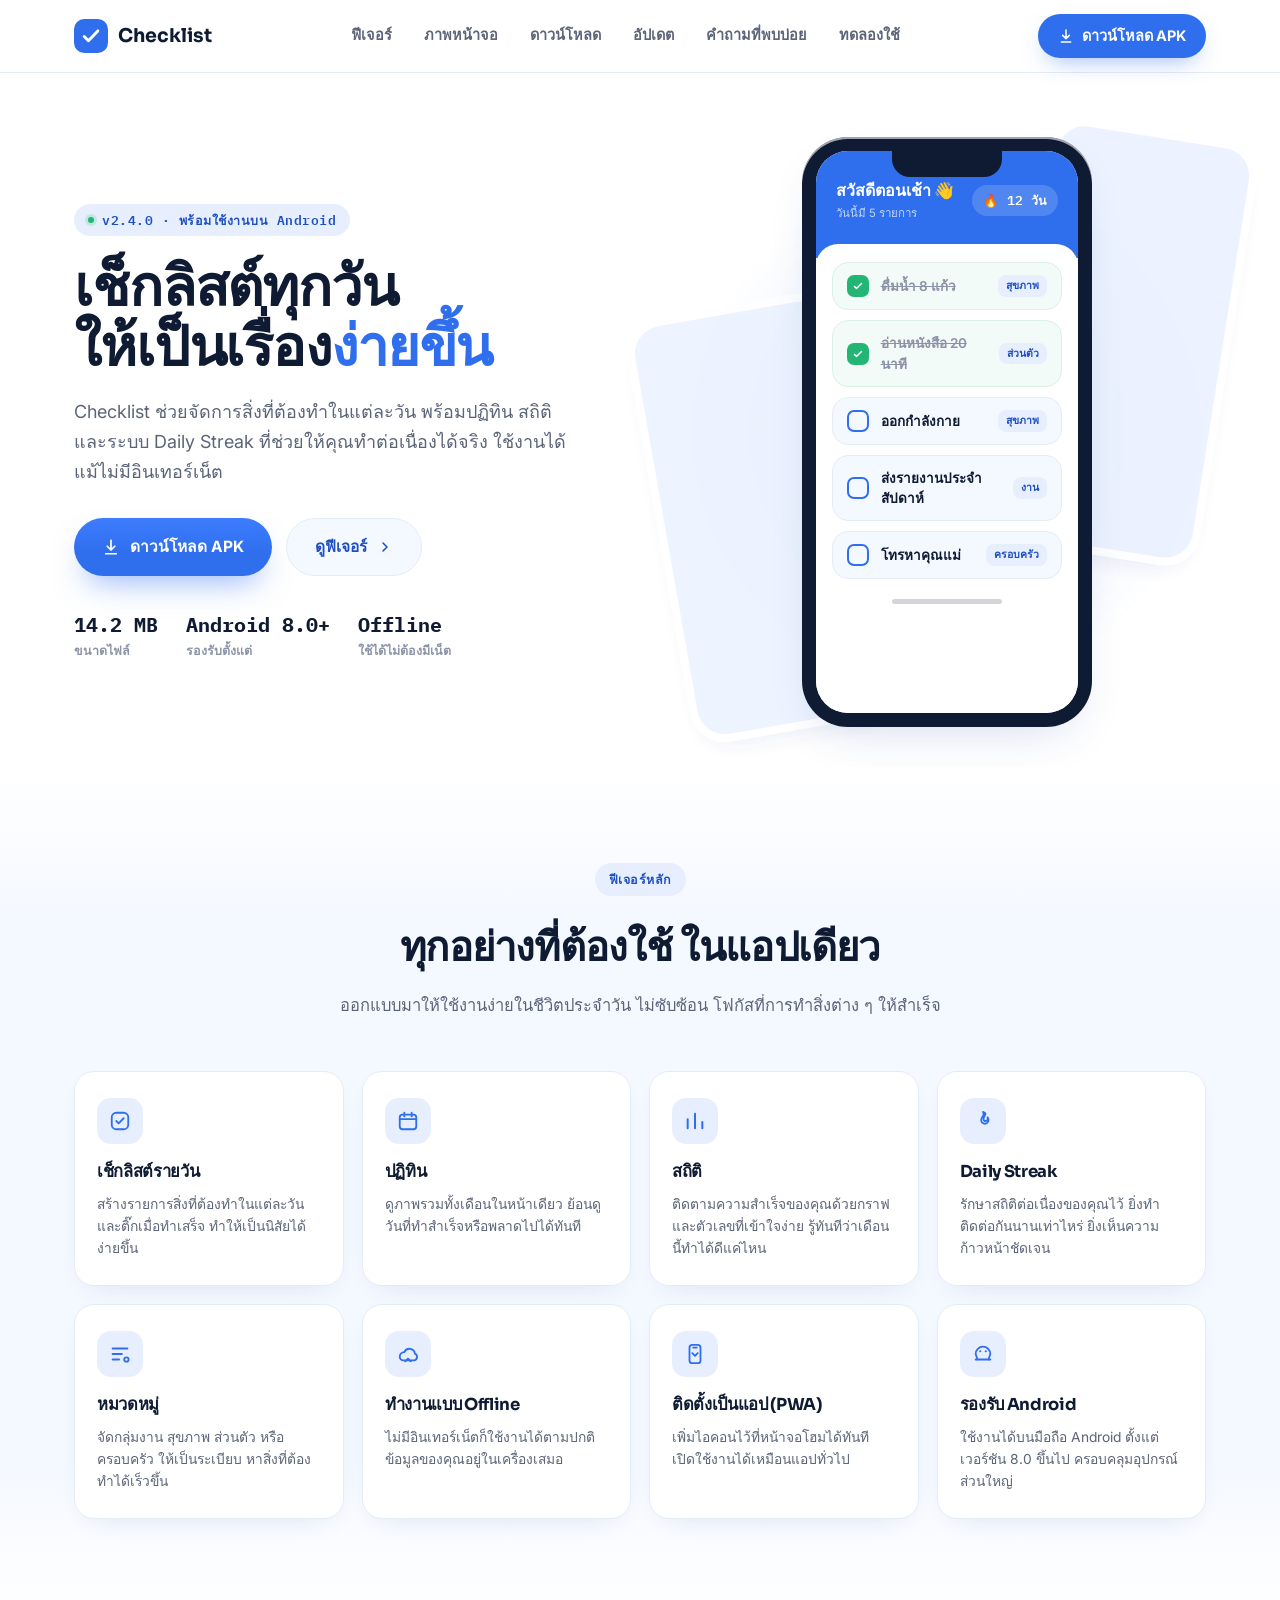
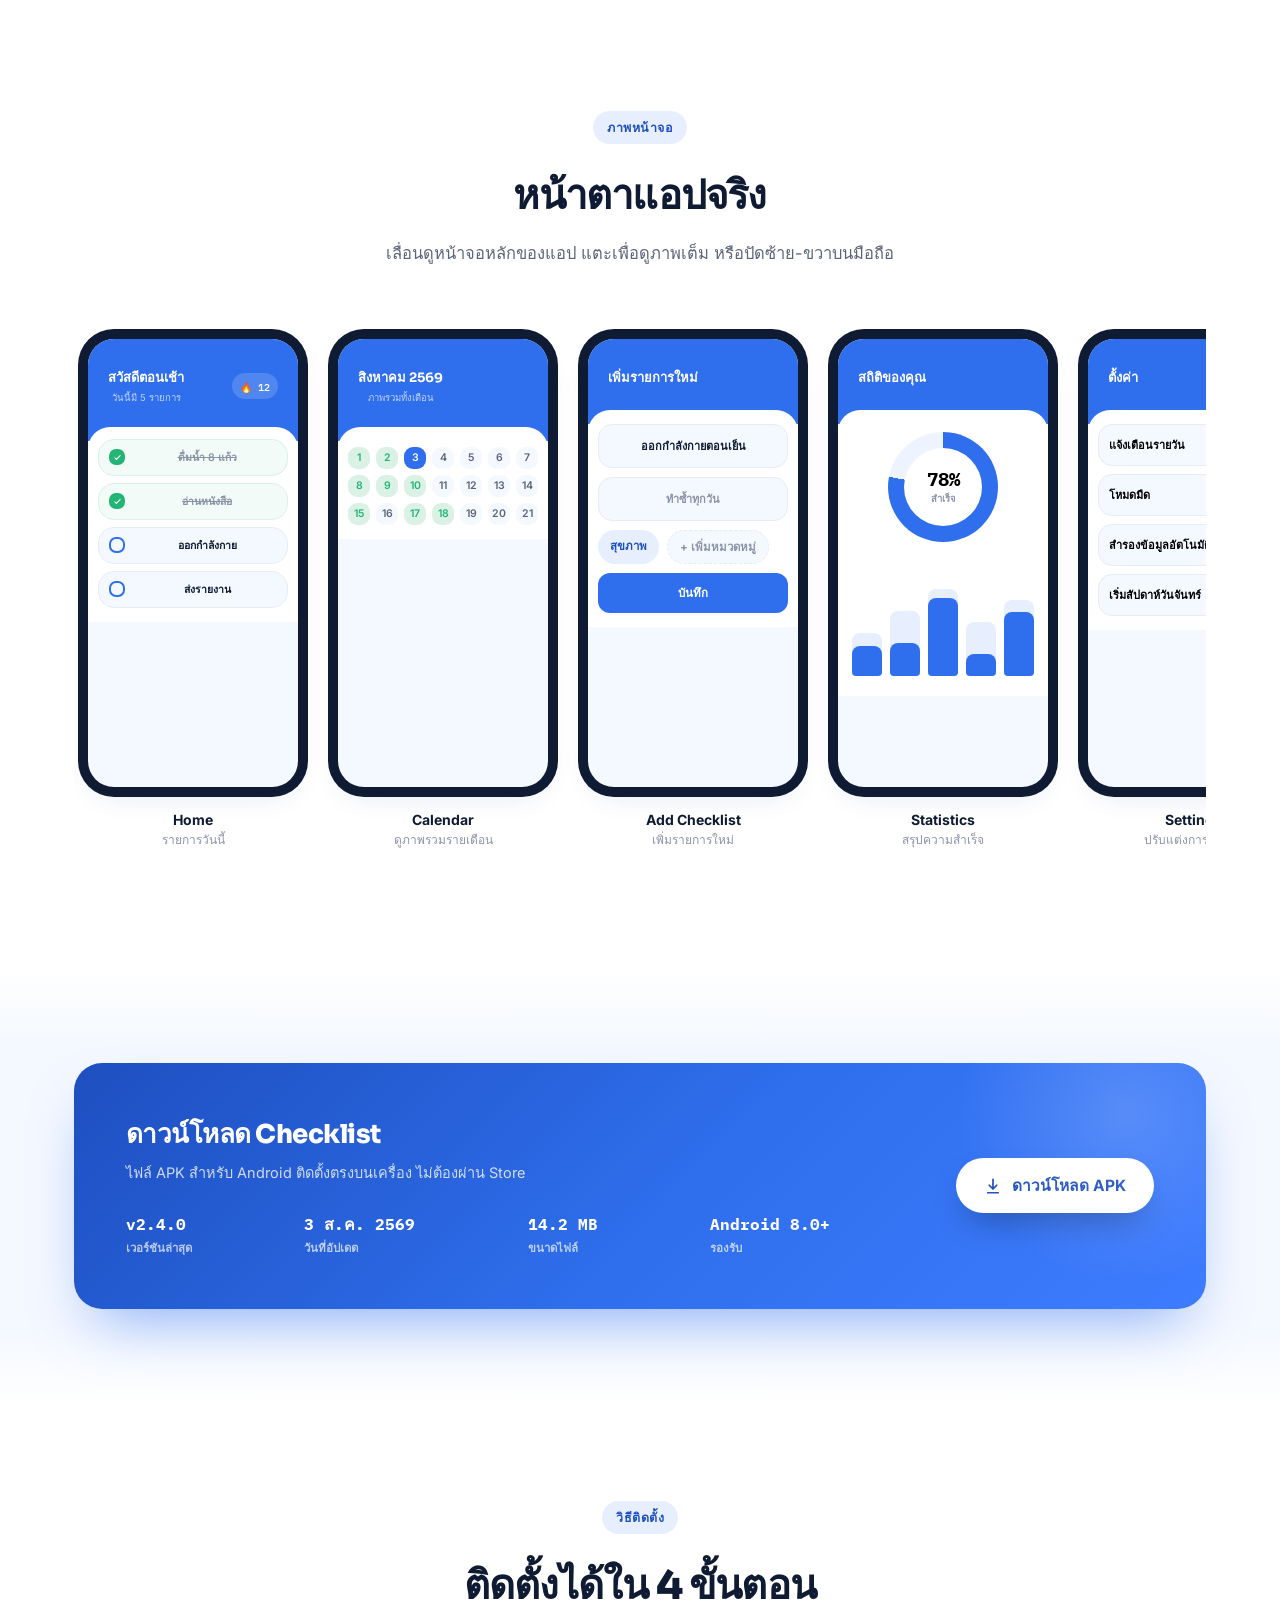
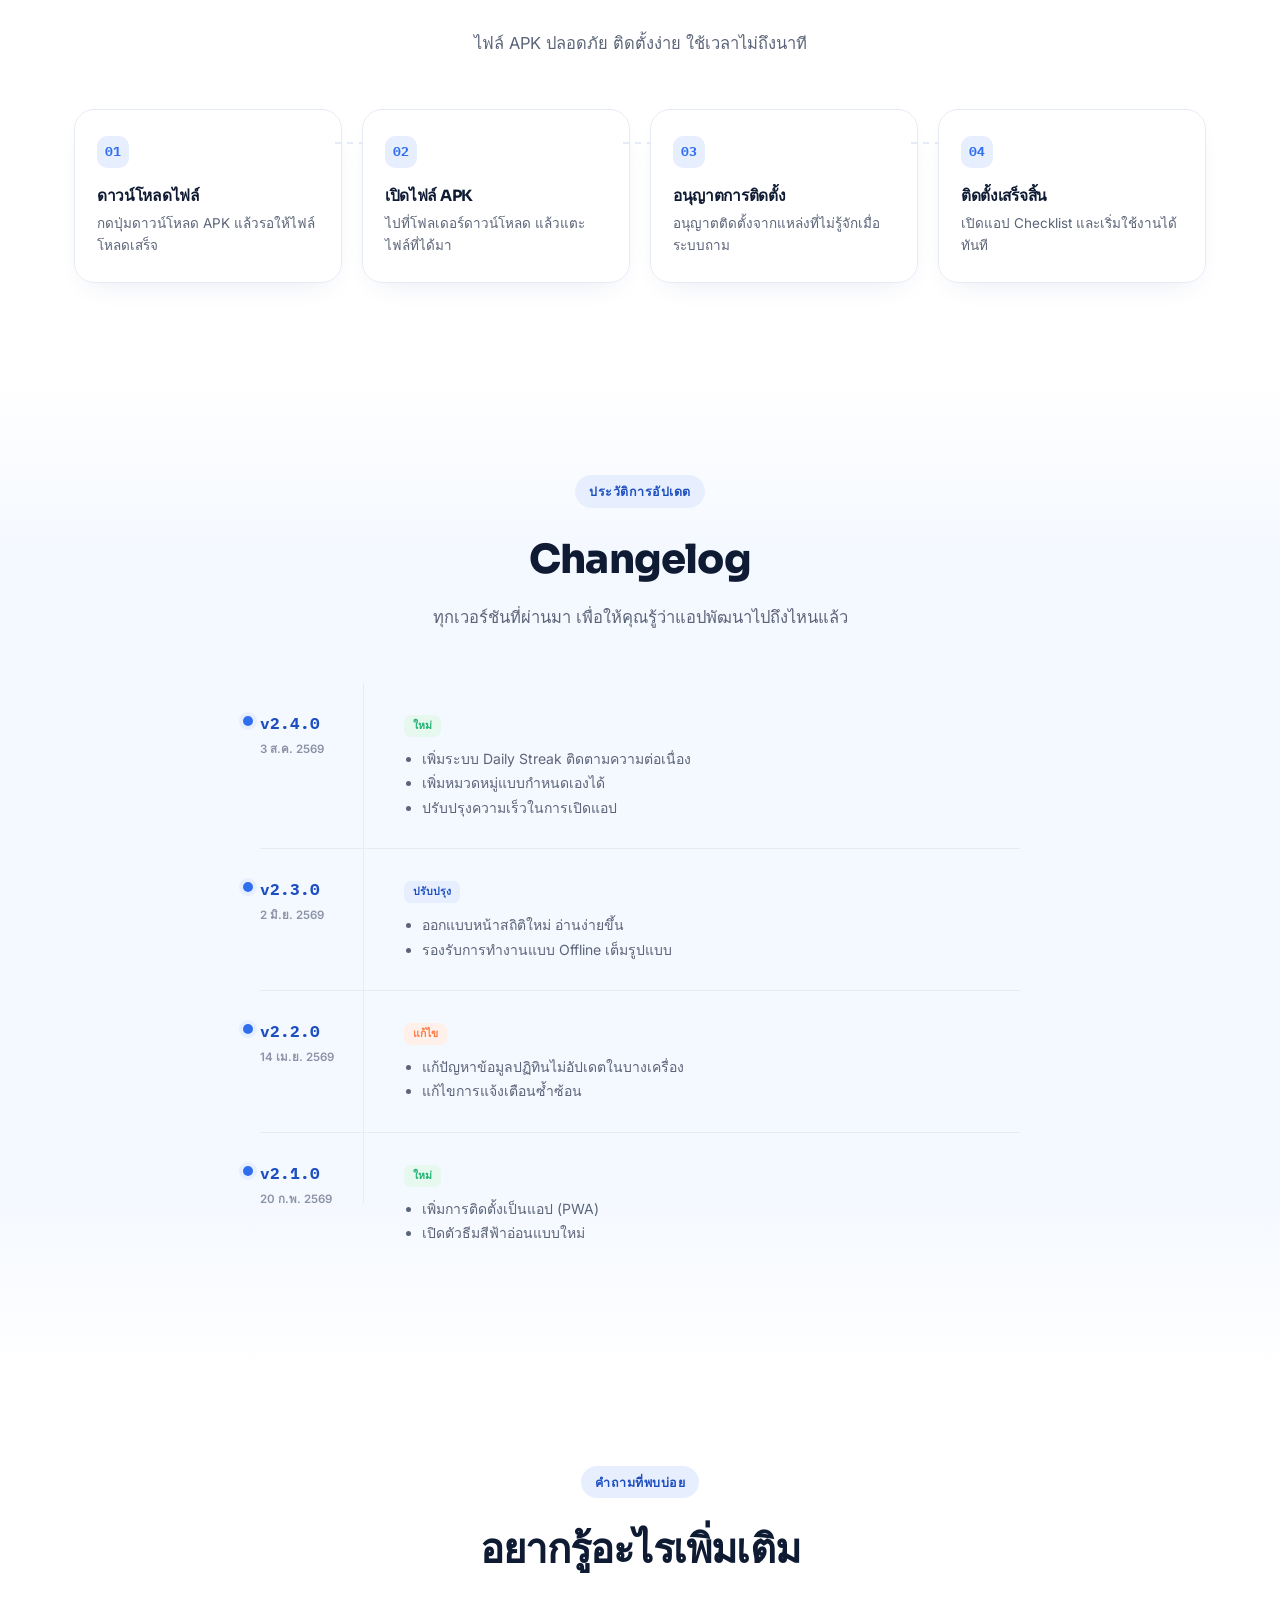
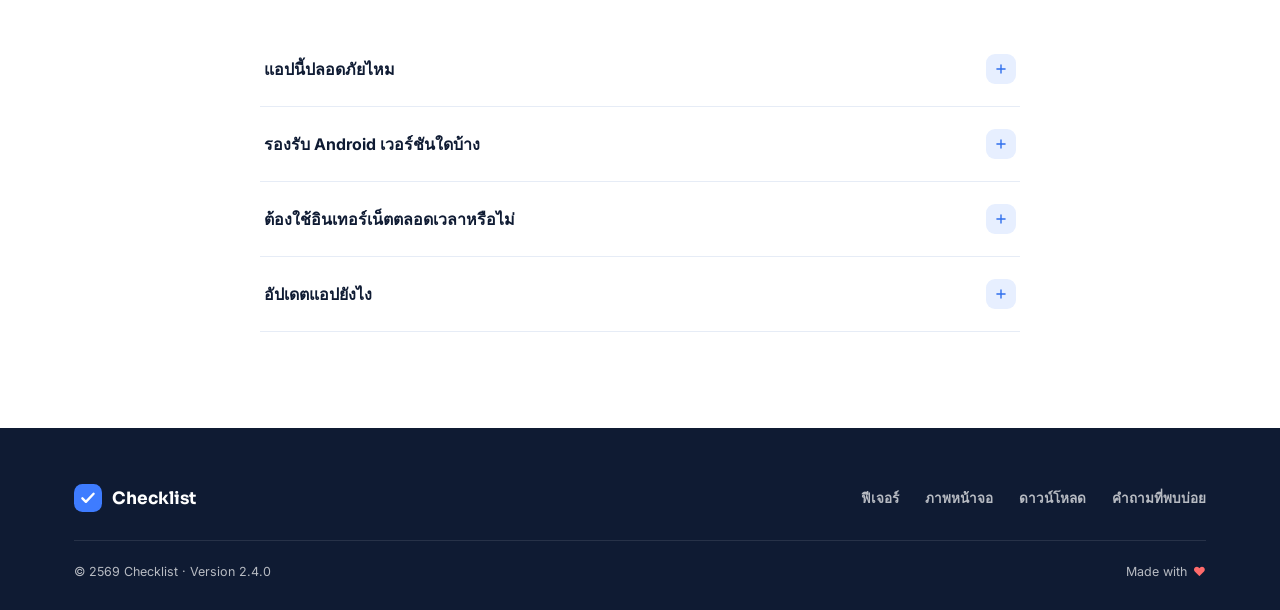
==== commit 21217010: "Add link to 'ทดลองใช้' in navigation" ====
--- a/index.html
+++ b/index.html
@@ -663,7 +663,7 @@
       <a href="#download">ดาวน์โหลด</a>
       <a href="#changelog">อัปเดต</a>
       <a href="#faq">คำถามที่พบบ่อย</a>
-      <a href="www/index.html"></a>
+      <a href="www/index.html">ทดลองใช้</a>
     </nav>
     <a class="header-cta" href="#download">
       <svg width="16" height="16" viewBox="0 0 24 24" fill="none" aria-hidden="true"><path d="M12 3v13m0 0l-5-5m5 5l5-5M5 21h14" stroke="currentColor" stroke-width="2.3" stroke-linecap="round" stroke-linejoin="round"/></svg>
